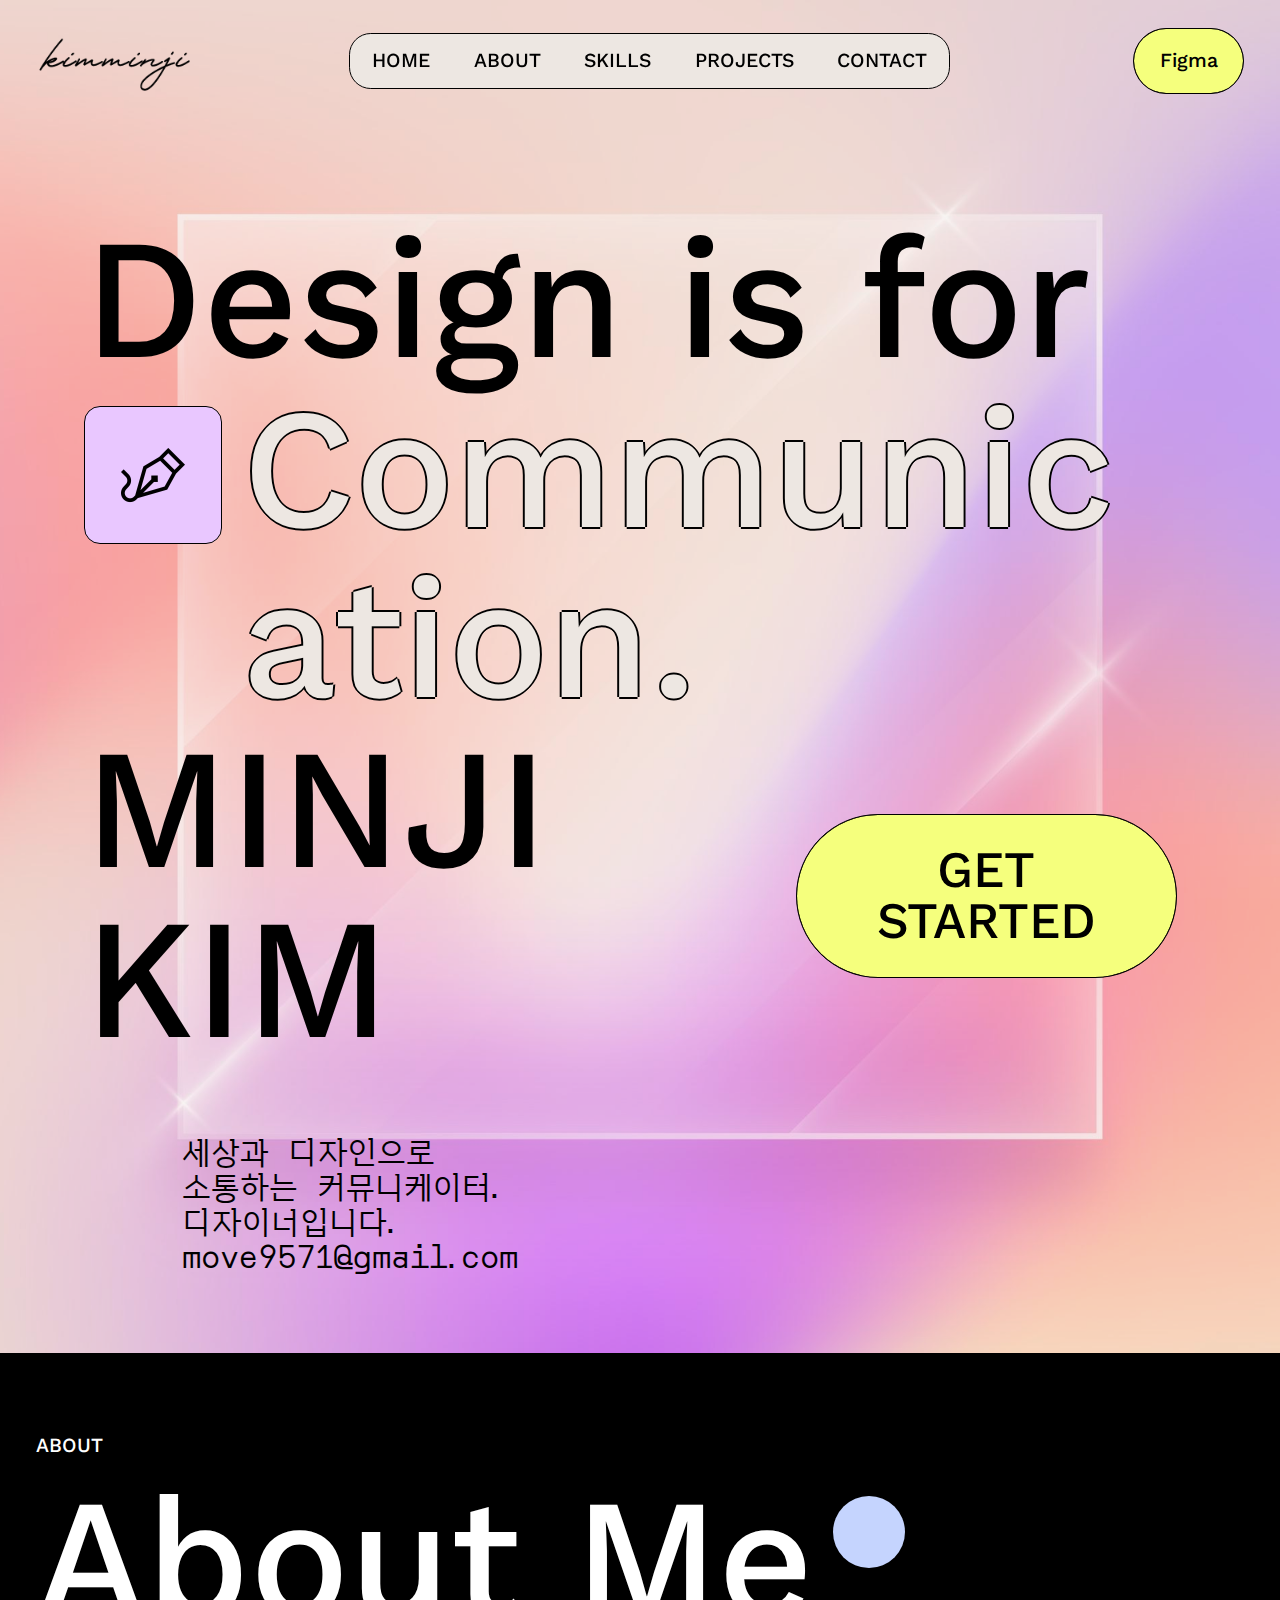
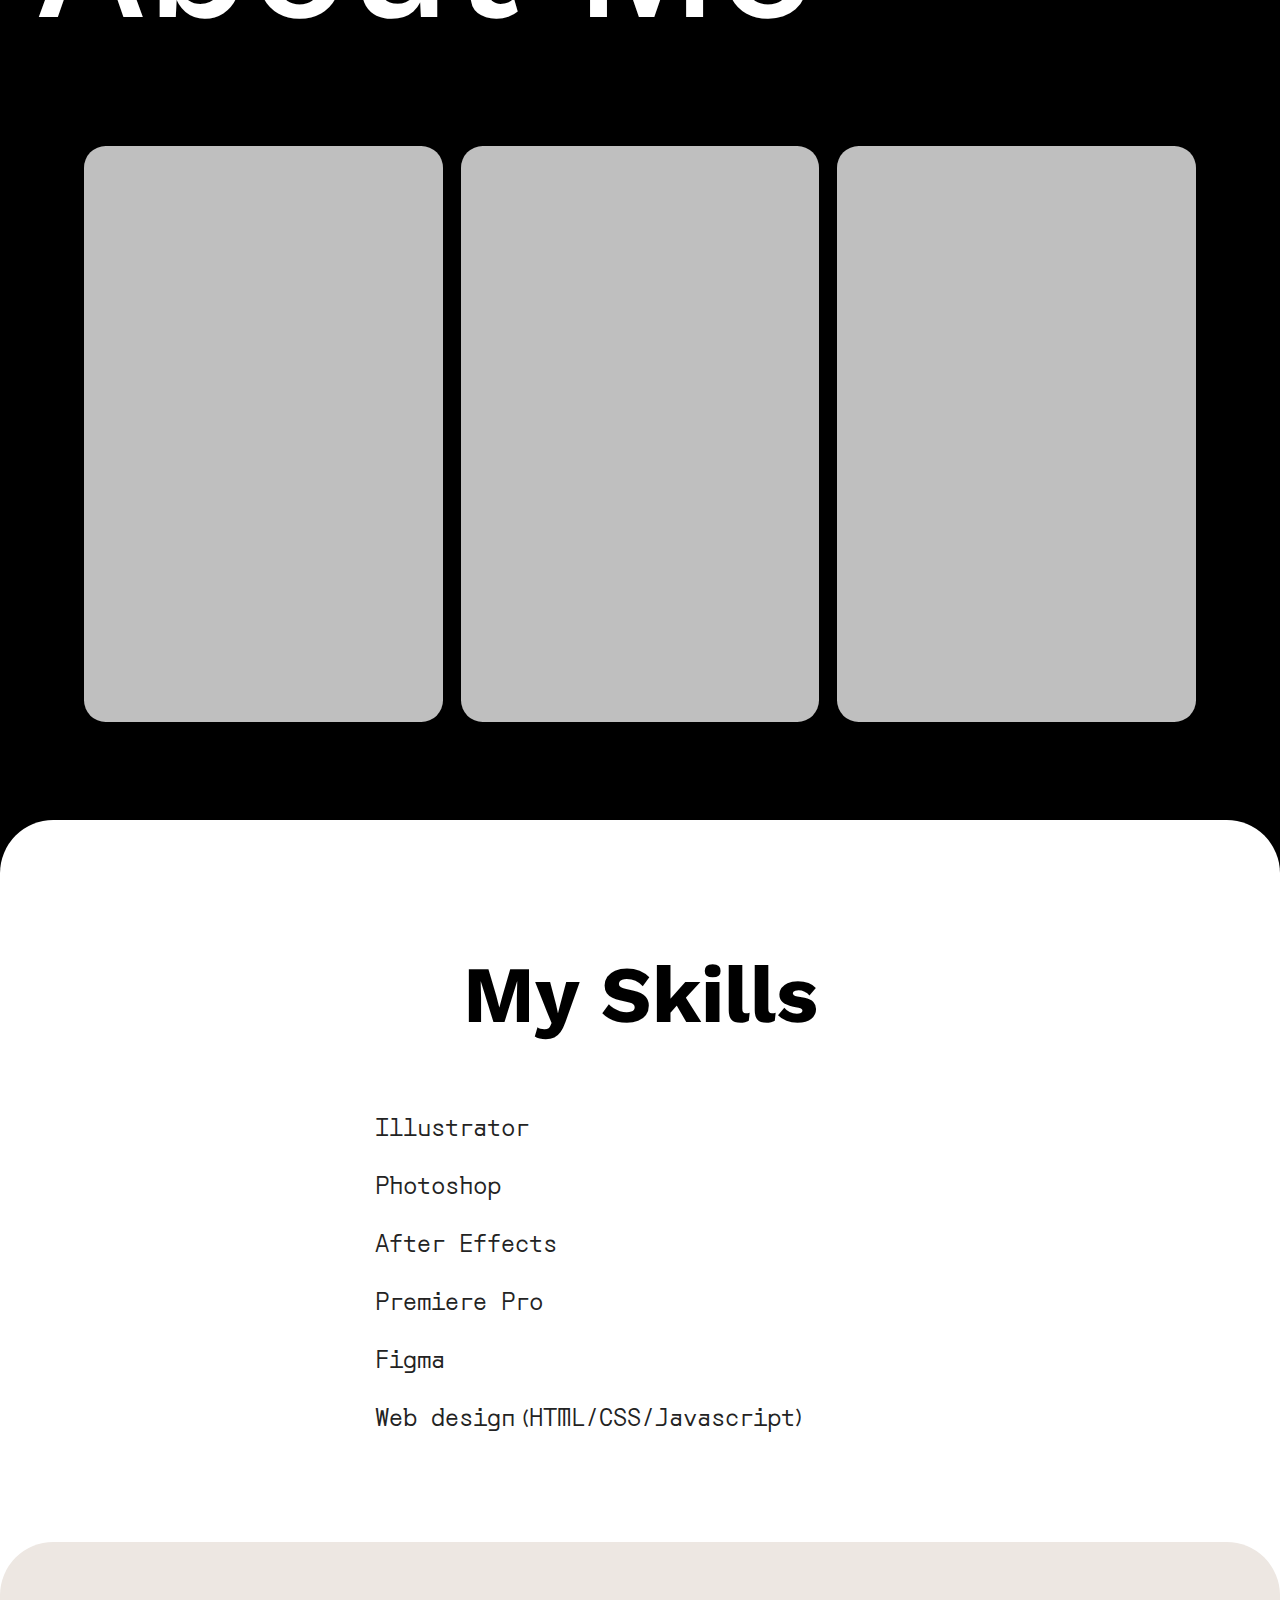
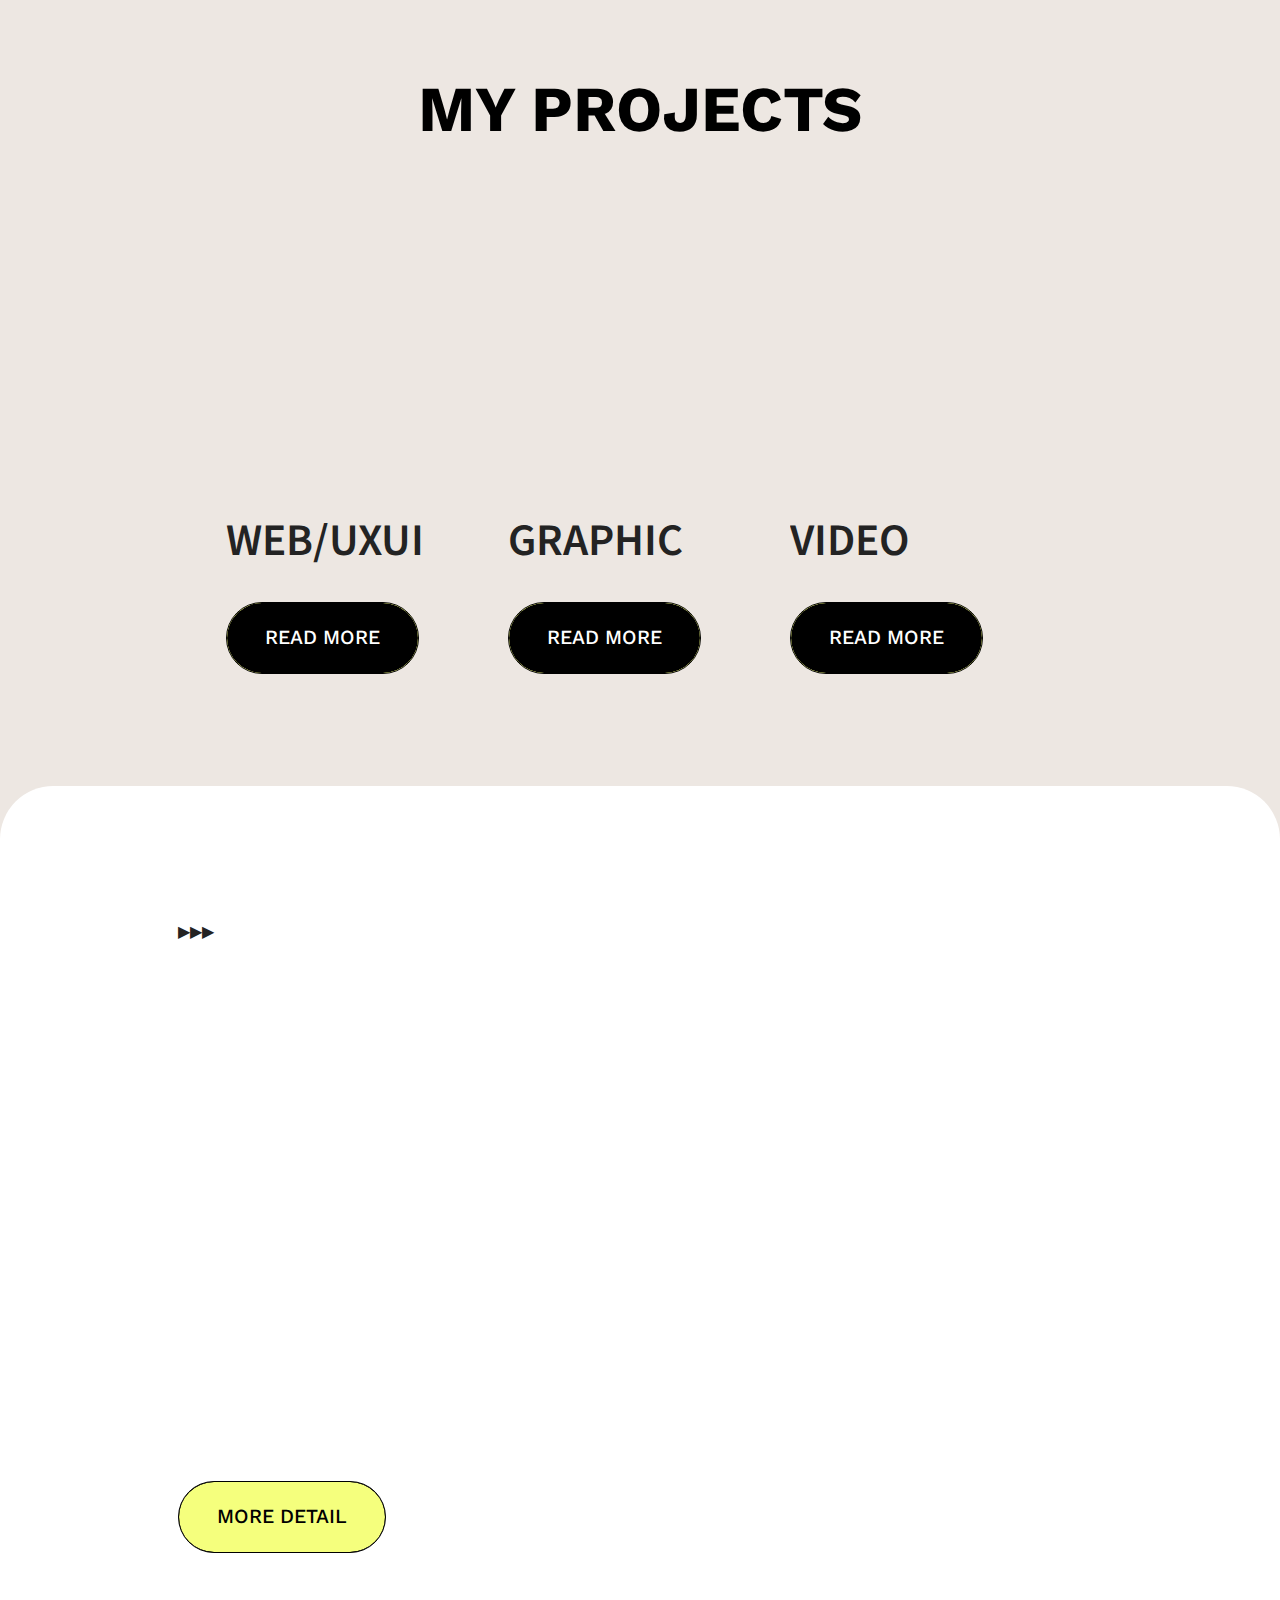
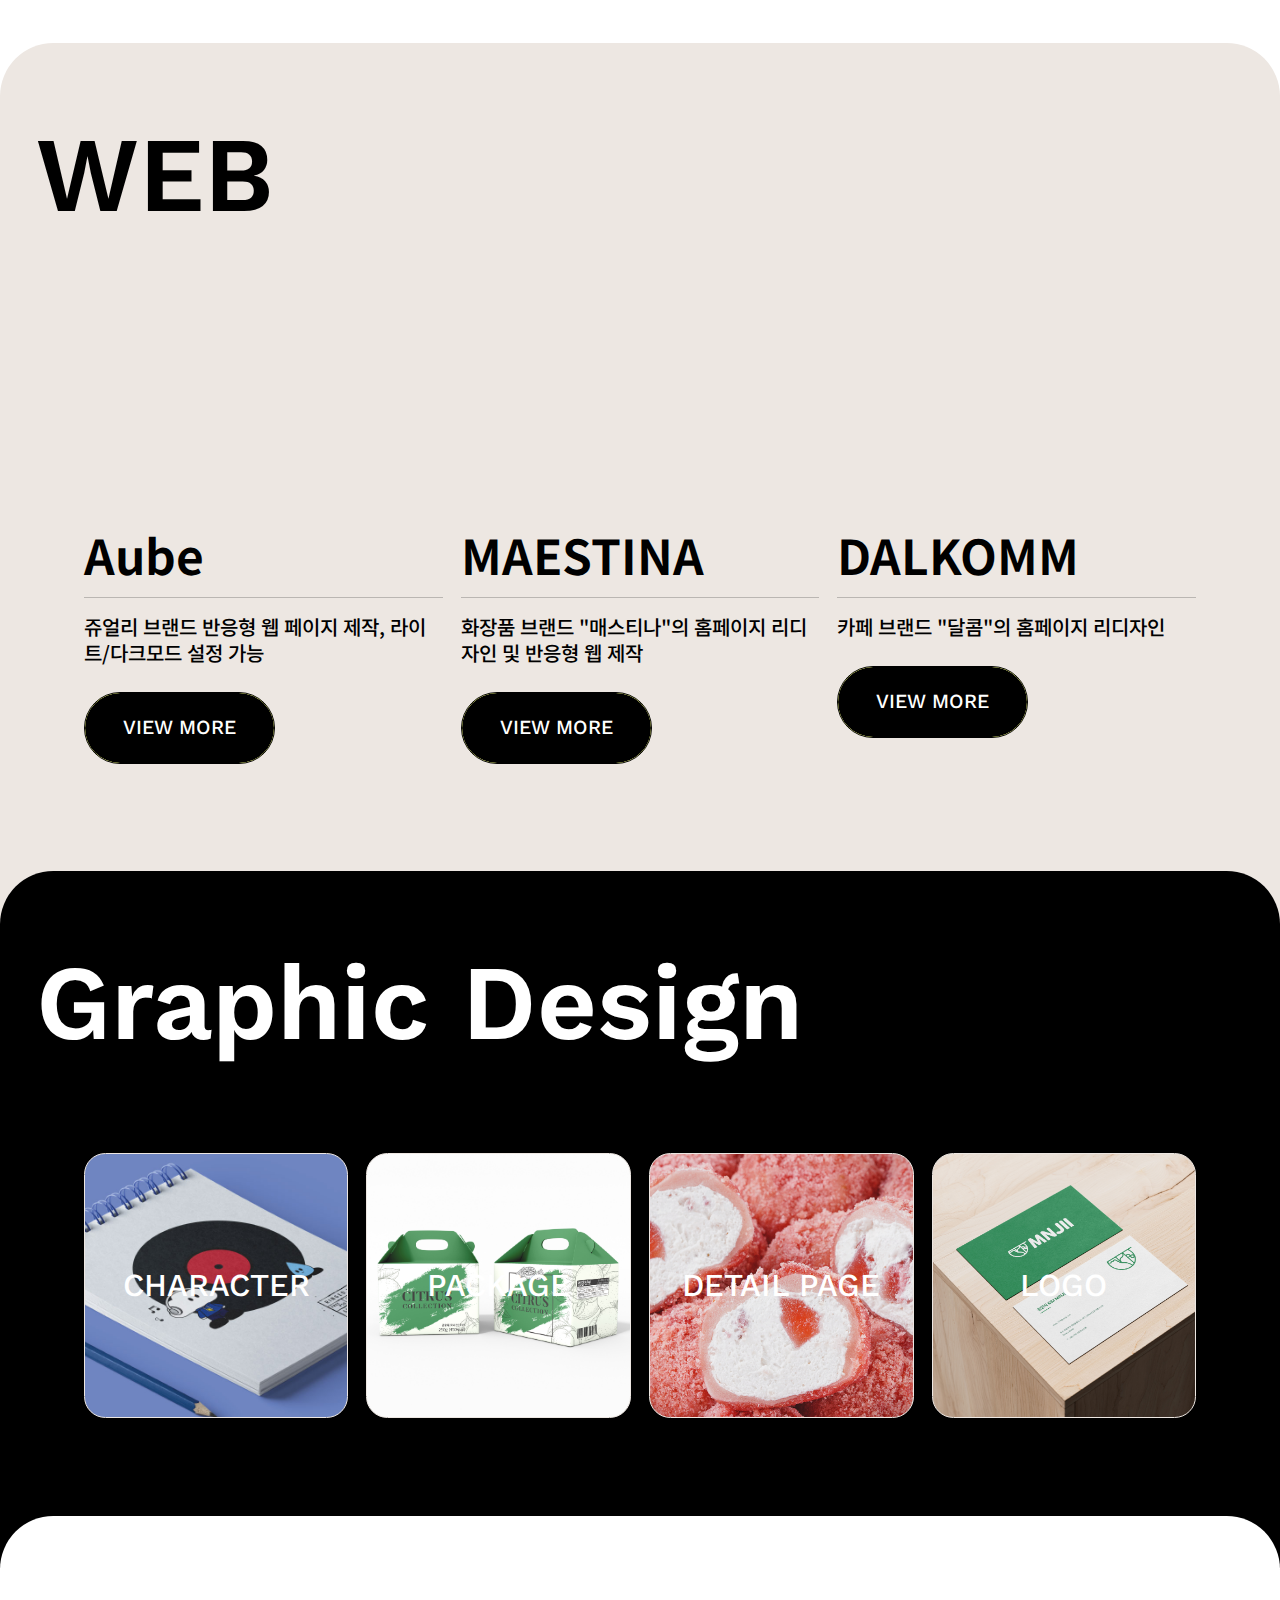
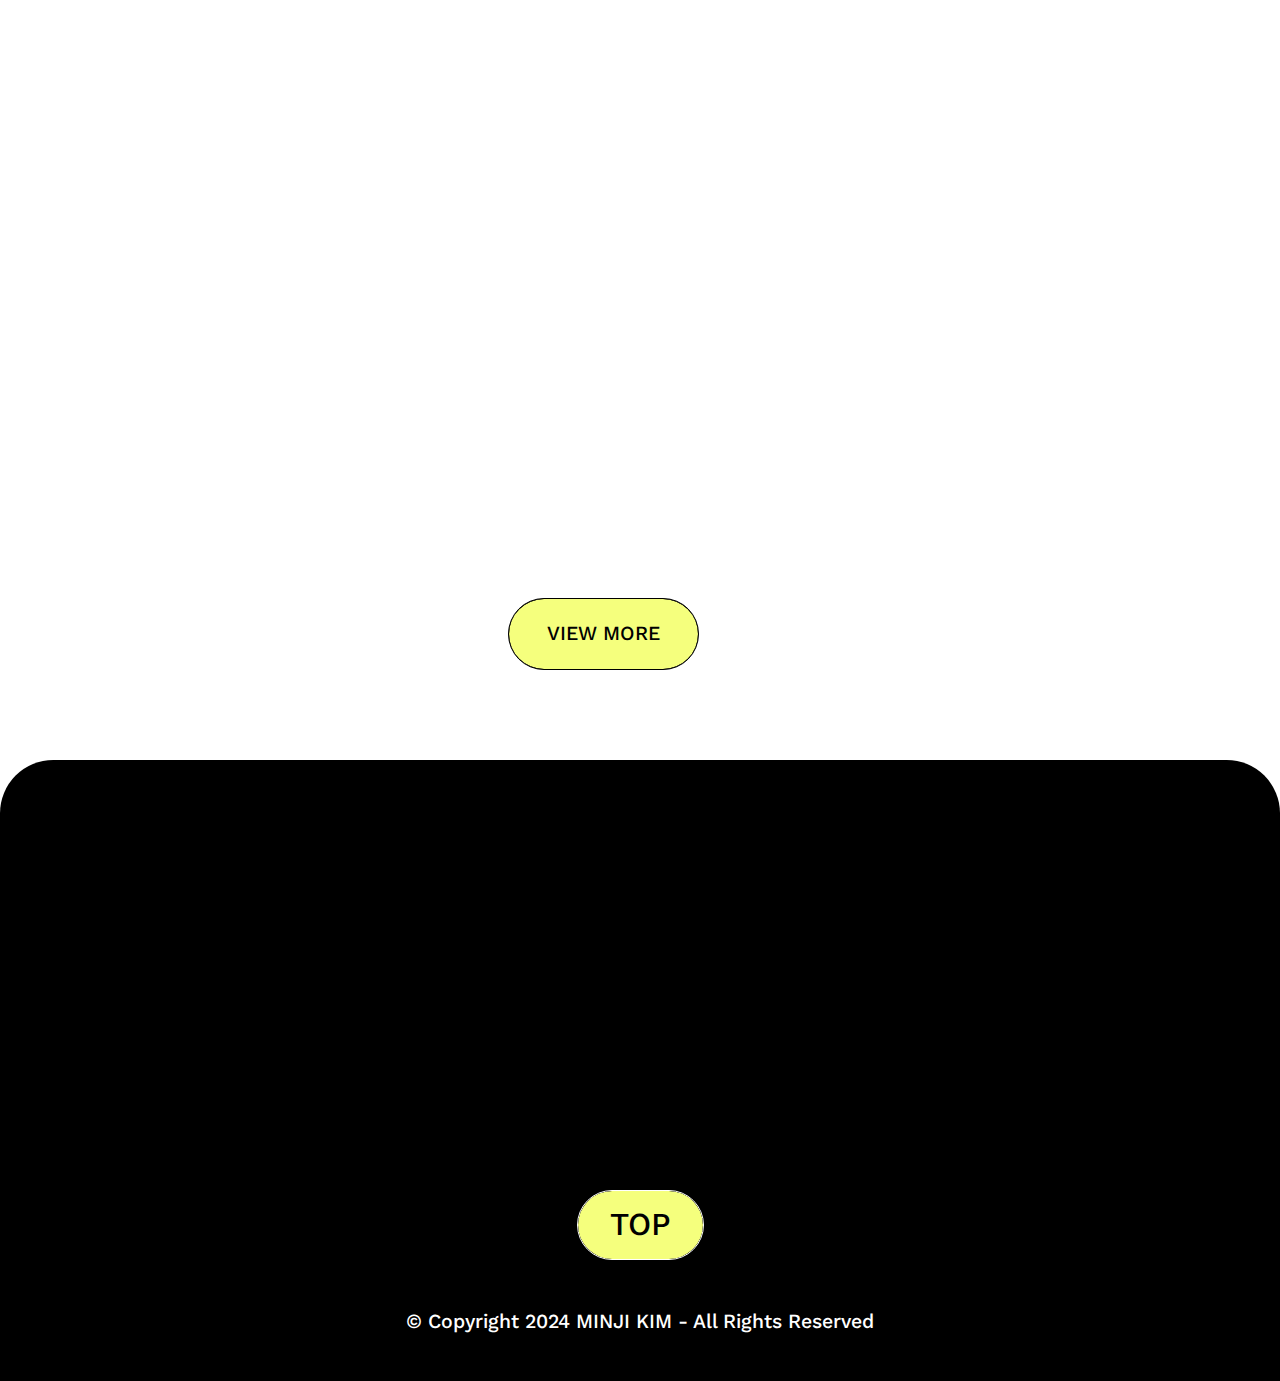
==== index.html @ cf7e3e35 "up" ====
<!DOCTYPE html>
<html>

<head>
    <meta charset="UTF-8">
    <meta http-equiv="X-UA-Compatible" content="IE=edge">
    <meta name="twitter:card" content="summary_large_image" />
    <meta name="twitter:image:src" content="">
    <meta property="og:image" content="">
    <meta name="twitter:title" content="Home">
    <meta name="viewport" content="width=device-width, initial-scale=1, minimum-scale=1">
    <link rel="shortcut icon" href="favicon.png" type="image/x-icon">
    <meta name="description" content="">


    <title>Portfolio</title>
    <link rel="stylesheet" href="assets/icon/icon.css">
    <link rel="stylesheet" href="assets/bootstrap/css/bootstrap.min.css">
    <link rel="stylesheet" href="assets/bootstrap/css/bootstrap-grid.min.css">
    <link rel="stylesheet" href="assets/bootstrap/css/bootstrap-reboot.min.css">
    <link rel="stylesheet" href="assets/dropdown/css/style.css">
    <link rel="stylesheet" href="assets/theme/css/style.css">
    <link rel="stylesheet" href="assets/bootstrap-progress-bar-animation-on-page-load/css/style.css">
    <link rel="stylesheet" href="https://cdn.jsdelivr.net/npm/@fancyapps/ui@4.0/dist/fancybox.css" />
    <link href="https://unpkg.com/aos@2.3.1/dist/aos.css" rel="stylesheet">
    <link rel="stylesheet" href="assets/theme2/css/recaptcha.css">
    <link rel="stylesheet" href="assets/theme2/css/mbr-additional.css" type="text/css">
    <link href="https://cdn.jsdelivr.net/npm/remixicon@3.5.0/fonts/remixicon.css" rel="stylesheet">
    <link rel="preload"
        href="https://fonts.googleapis.com/css?family=Kantumruy+Pro:100,200,300,400,500,600,700,100i,200i,300i,400i,500i,600i,700i&display=swap"
        as="style" onload="this.onload=null;this.rel='stylesheet'">
    <noscript>
        <link rel="stylesheet"
            href="https://fonts.googleapis.com/css?family=Kantumruy+Pro:100,200,300,400,500,600,700,100i,200i,300i,400i,500i,600i,700i&display=swap">
    </noscript>
    <link rel="preconnect" href="https://fonts.googleapis.com">
    <link rel="preconnect" href="https://fonts.gstatic.com" crossorigin>
    <link
        href="https://fonts.googleapis.com/css2?family=Noto+Sans+KR:wght@100;200;300;400;500;600;700;800;900&family=Orbit&display=swap"
        rel="stylesheet">
   


    <style>
        a[data-fancybox] img {
            cursor: zoom-in;
        }
    </style>

</head>

<body>

    <section data-bs-version="5.1" class="menu menu1 cid-tlJAZUAvfS" once="menu" id="navbar">


        <nav class="navbar navbar-dropdown navbar-fixed-top navbar-expand-lg">
            <div class="container">
                <div class="navbar-brand">
                    <span class="navbar-logo">
                        <a href="#">
                            <img src="assets/images/nametag2.png" alt=" Website Builder" style="height: 5rem;">
                        </a>
                    </span>
                </div>
                <button class="navbar-toggler" type="button" 
						data-toggle="collapse" data-bs-toggle="collapse" 
						data-target="#navbarSupportedContent" 
						
						aria-controls="navbarNavAltMarkup" 
						aria-expanded="false" 
						aria-label="Toggle navigation">
                    <div class="hamburger">
                        <span></span>
                        <span></span>
                        <span></span>
                        <span></span>
                    </div>
                </button>
                <div class="collapse navbar-collapse" id="navbarSupportedContent">
                    <ul class="navbar-nav nav-drop" data-app-modern-menu="true">
                        <li class="nav-item"><a class="nav-link link text-black display-7" href="#">
                            HOME
                        </a>
                        </li>
                        <li class="nav-item"><a class="nav-link link text-black display-7" href="#about">
                                ABOUT
                            </a>
                        </li>
                        <li class="nav-item"><a class="nav-link link text-black display-7" href="#skills">
                                SKILLS
                            </a>
                        </li>
                        <li class="nav-item"><a class="nav-link link text-black display-7" href="#PROJECTS">
                                PROJECTS
                            </a>
                        </li>
                        <li class="nav-item"><a class="nav-link link text-black display-7" href="#contact">
                                CONTACT
                            </a>
                        </li>
                    </ul>
                    <div data-aos="fade-left" data-aos-duration="2500" class="mbr-section-btn align-right custom-section-btn">
                        <a class="btn btn-primary display-7" href="https://www.figma.com/@move9571">
                            <div class="btn-transform">Figma</div>
                        </a>
                    </div>

                </div>
            </div>
        </nav>
    </section>

    <section data-bs-version="5.1" class="header1 orderm5 cid-tlJB0I2EpN" id="Header">

        <div class="mbr-overlay" style="opacity: 0.4; background-color: rgb(237, 231, 226);"></div>

        <div class="container">
            <div  class="row">
                <div  class="col-12">
                    <h1 data-aos="fade-right" data-aos-duration="600"  class="mbr-section-title mbr-fonts-style mb-0 display-1" >Design is for</h1>
                    <div class="title-container title-container-1">
                        <div class="iconfont-wrapper">
                            <span class="mbr-iconfont"><img src="assets/images/icon_illust.png"
                                    alt="" style="width: 4rem;"></span>
                        </div>
                        <h2 data-aos="fade-left" data-aos-duration="1000" class="mbr-section-subtitle-1 mbr-fonts-style mb-0 display-1">
                            Communication.</h2>
                    </div>
                    <div class="title-container title-container-2">
                        <h2 data-aos="fade-right" data-aos-duration="1000" class="mbr-section-subtitle-2 mbr-fonts-style mb-0 display-1">MINJI KIM</h2>
                        <div class="mbr-section-btn custom-section-btn"><a class="btn btn-primary display-5"
                                href="#about">
                                <div class="btn-transform">GET STARTED</div>
                            </a></div>
                    </div>
                    <p class="mbr-text mbr-fonts-style mb-0 display-6 ko_fonts">
                        세상과 디자인으로 <br> 소통하는 커뮤니케이터. <br> 디자이너입니다.
                        <br> move9571@gmail.com
                    </p>
                </div>
            </div>
        </div>
    </section>

    <section data-bs-version="5.1" class="features2 orderm5 cid-tlJBZh23bm" id="about">



        <div class="container" id="about">
            <div class="mbr-section-head">
                <p class="label-text mbr-fonts-style display-7">ABOUT&nbsp;<br></p>

                <div class="section-head-container">
                    <h4 class="mbr-section-title mbr-section-title-2 mbr-fonts-style mb-0 display-1">
                        About Me
                    </h4>
                    <div class="iconfont-wrapper">
                        <span class="mbr-iconfont"></span>
                    </div>

                </div>
            </div>

            <div class="row justify-content-center">
                <div class="item сol-12 col-md-6 col-lg-4">
                    <div  class="item-wrap">
                        <div data-aos="zoom-in" data-aos-duration="400" data class="item-content">
                            <h5 class="item-title mbr-fonts-style display-5">EDUCATION</h5>
                            <h5 class="item-title  bg-primary">▶▶▶▶▶ </h5>
                            <br>
                            <br>
                            <div class="items-container">
                                <div class="item">
                                    <img src="assets/icon/right.png" class="my-2 me-2" style="width: 24px; height: 24px;" alt="">
                                    <p class="mbr-text mbr-fonts-style mb-0 display-8">
                                        23.08 ~ 24.01
                                        <br> 센텀직업전문학교 광고영상콘텐츠반 수료
                                    </p>
                                    <br>
                                    <p class="mbr-text mbr-fonts-style mb-0 display-8">
                                        
                                    </p>
                                </div>
                                <div class="item">
                                    <img src="assets/icon/right.png" class="my-2 me-2" style="width: 24px; height: 24px;" alt="">
                                    <p class="mbr-text mbr-fonts-style mb-0 display-8 mt-8">
                                        22.02
                                        <br>
                                        경희대학교 사회학과 졸업
                                    </p>
                                </div>
                                <div class="item">
                                    <img src="assets/icon/right.png" class="my-2 me-2" style="width: 24px; height: 24px;" alt="">
                                    <p class="mbr-text mbr-fonts-style mb-0 display-8">
                                        17.02
                                        <br>
                                        장덕고등학교 졸업
                                    </p>
                                </div>
                            </div>
                        </div>
                    </div>
                </div>

                <div class="item сol-12 col-md-6 col-lg-4">
                    <div class="item-wrap">
                        <div data-aos="zoom-in" data-aos-duration="600" class="item-content">
                            <h5 class="item-title mbr-fonts-style display-5">EXPERIENCE</h5>
                            <h5 class="item-title  bg-warning">▶▶▶▶▶ </h5>
                            <br>
                            <br>
                            <div class="items-container">
                                <div class="item">
                                    <img src="assets/icon/right.png" class="my-2 me-2" style="width: 24px; height: 24px;" alt="">
                                    <p class="mbr-text mbr-fonts-style mb-0 display-8">
                                        22.06 ~ 22.11
                                        <br> 모비데이즈 인턴 데이터마케팅팀
                                    </p>
                                </div>
                                <div class="item">
                                    <img src="assets/icon/right.png" class="my-2 me-2" style="width: 24px; height: 24px;" alt="">
                                    <p class="mbr-text mbr-fonts-style mb-0 display-8">
                                        19.12 ~ 20.02
                                        <br>
                                        지움홀딩스 현장실습 디지털 마케팅 업무
                                    </p>
                                </div>
                                <div class="item">
                                    <img src="assets/icon/right.png" class="my-2 me-2" style="width: 24px; height: 24px;" alt="">
                                    <p class="mbr-text mbr-fonts-style mb-0 display-8">
                                        17.09 ~ 12
                                        <br>
                                        서울시 봉사활동 프로젝트 '동행' 청소년 학습지도
                                    </p>
                                </div>
                            </div>
                        </div>
                    </div>
                </div>
                <div class="item сol-12 col-md-6 col-lg-4">
                    <div class="item-wrap">
                        <div data-aos="zoom-in" data-aos-duration="900" class="item-content">
                            <h5 class="item-title mbr-fonts-style display-5">CERTIFICATION</h5>
                            <h5 class="item-title  bg-success">▶▶▶▶▶ </h5>
                            <br>
                            <br>
                            <div class="items-container">
                                <div class="item">
                                    <img src="assets/icon/right.png" class="my-2 me-2" style="width: 24px; height: 24px;" alt="">
                                    <p class="mbr-text mbr-fonts-style mb-0 display-8">
                                        23.12 컴퓨터그래픽스 운용기능사
                                    </p>
                                </div>
                                <div class="item">
                                    <img src="assets/icon/right.png" class="my-2 me-2" style="width: 24px; height: 24px;" alt="">
                                    <p class="mbr-text mbr-fonts-style mb-0 display-8">
                                        23.10 GTQ포토샵1급
                                    </p>
                                </div>
                                <div class="item">
                                    <img src="assets/icon/right.png" class="my-2 me-2" style="width: 24px; height: 24px;" alt="">
                                    <p class="mbr-text mbr-fonts-style mb-0 display-8">
                                        23.10 GTQ일러스트 1급
                                    </p>
                                </div>
                                <div class="item">
                                    <img src="assets/icon/right.png" class="my-2 me-2" style="width: 24px; height: 24px;" alt="">
                                    <p class="mbr-text mbr-fonts-style mb-0 display-8">
                                        21.06 사회조사분석사2급
                                    </p>
                                </div>
                                <div class="item">
                                    <img src="assets/icon/right.png" class="my-2 me-2" style="width: 24px; height: 24px;" alt="">
                                    <p class="mbr-text mbr-fonts-style mb-0 display-8">
                                        21.04 컴퓨터활용능력2급
                                    </p>
                                </div>
                            </div>
                        </div>
                    </div>
                </div>




            </div>
        </div>
    </section>

    <section data-bs-version="5.1" class="article2 orderm5 cid-tlJDdPOFyU" id="skills">

        <div class="second-bg-color"></div>
        <div class="container">
            <div class="row justify-content-center">
                <div class="col-md-12 col-lg-8">
                    <h3 class="mbr-section-title mbr-fonts-style display-9"><strong>My Skills</strong></h3>
                    <div class="row">
                        <div  class="col-md-10">
                            <h4>Illustrator</h4>
                            <div data-aos="zoom-in"
                            data-aos-duration="300" class="progress">
                                <div class="progress-bar" role="progressbar" aria-valuenow="95" aria-valuemin="0"
                                    aria-valuemax="100">95%</div>
                            </div>
                            <h4>Photoshop</h4>
                            <div data-aos="zoom-in"
                            data-aos-duration="300" class="progress">
                                <div class="progress-bar" role="progressbar" aria-valuenow="95" aria-valuemin="0"
                                    aria-valuemax="100">95%</div>
                            </div>
                            <h4>After Effects</h4>
                            <div data-aos="zoom-in"
                            data-aos-duration="300" class="progress">
                                <div class="progress-bar" role="progressbar" aria-valuenow="85" aria-valuemin="0"
                                    aria-valuemax="100">85%</div>
                            </div>
                            <h4>Premiere Pro</h4>
                            <div data-aos="zoom-in"
                            data-aos-duration="300" class="progress">
                                <div class="progress-bar" role="progressbar" aria-valuenow="80" aria-valuemin="0"
                                    aria-valuemax="100">80%</div>
                            </div>
                            <h4>Figma</h4>
                            <div data-aos="zoom-in"
                            data-aos-duration="300" class="progress">
                                <div class="progress-bar" role="progressbar" aria-valuenow="77" aria-valuemin="0"
                                    aria-valuemax="100">77%</div>
                            </div>
                            <h4>Web design(HTML/CSS/Javascript)</h4>
                            <div data-aos="zoom-in"
                            data-aos-duration="300" class="progress">
                                <div class="progress-bar" role="progressbar" aria-valuenow="75" aria-valuemin="0"
                                    aria-valuemax="100">75%</div>
                            </div>
                        </div>
                    </div>
                    </div>
                </div>
            </div>
        </div>
    </section>

    <section data-bs-version="5.1" class="article1 orderm5 cid-tlJDubfhQe" id="PROJECTS" >

        <div class="second-bg-color"></div>
        <div class="container">
            <div class="row justify-content-center">
                <div class="col-md-12 col-lg-10">
                    <h4 class="mbr-section-subtitle mbr-fonts-style display-10"><strong>MY PROJECTS</strong></h4>
                    <div class="row justify-content-center">
                        <div class="item features-image сol-12 col-md-6 col-lg-4">
                            <div class="item-wrapper">
                                <div data-aos="zoom-in" class="item-img project-img">
                                    <img src="assets/images/project1.jpg" alt="image" >
                                </div>
                                <div class="item-content">
                                    <h5 class="item-title mbr-fonts-style mb-0 display-11">
                                        WEB/UXUI
                                    </h5>
                                    
                                    <div class="mbr-section-btn custom-section-btn">
                                        <a class="btn btn-black display-7 project-btn" href="#UXUI" >
                                            <div class="btn-transform ">READ MORE</div>
                                        </a>
                                    </div>
                                </div>
                            </div>
                        </div>
        
                        <div class="item features-image сol-12 col-md-6 col-lg-4">
                            <div class="item-wrapper">
                                <div data-aos="zoom-in"  class="item-img project-img">
                                    <img src="assets/images/project2.jpg" alt="image" class="project img">
                                </div>
                                <div class="item-content">
                                    <h5 class="item-title mbr-fonts-style mb-0 display-11">
                                        GRAPHIC
                                    </h5>
                                    
                                    <div class="mbr-section-btn custom-section-btn">
                                        <a class="btn btn-black display-7 project-btn" href="#graphic">
                                            <div class="btn-transform">READ MORE</div>
                                        </a>
                                    </div>
                                </div>
                            </div>
                        </div>
                        <div class="item features-image сol-12 col-md-6 col-lg-4">
                            <div class="item-wrapper">
                                <div data-aos="zoom-in"  class="item-img project-img">
                                    <img src="assets/images/project3.jpg" alt="image" class="project img">
                                </div>
                                <div class="item-content">
                                    <h5 class="item-title mbr-fonts-style mb-0 display-11">
                                        VIDEO
                                    </h5>
                                    
                                    <div class="mbr-section-btn custom-section-btn">
                                        <a class="btn btn-black display-7" href="#video">
                                            <div class="btn-transform">READ MORE</div>
                                        </a>
                                    </div>
                                </div>
                            </div>
                        </div>
                    </div>
                </div>
            </div>
        </div>
    </section>

    <section data-bs-version="5.1" class="features1 orderm5 cid-tlJDCyP53m" id="UXUI">

        <div class="second-bg-color"></div>
        <div class="container">
            <div class="row justify-content-center align-items-end">
                <div class="col-12 col-lg-5 col-text">
                    <div class="text-wrapper">
                        <div class="iconfont-wrapper">
                            <span class="mbr-iconfont"></span>
                        </div>
                        <p class="line-block pb-2">▶▶▶</p>
                        <h1 data-aos="fade-rignt" class="mbr-section-title mbr-fonts-style mb-0 display-2">UX/UI Design</h1>
                        <p data-aos="fade-right" class="mbr-text mbr-fonts-style mb-0 display-8">
                            Figma를 활용하여 디저트 전문점 '디저트39' 앱 리디자인을 진행하였습니다. <br>
                            메인 컬러 변경 후 변경될 앱 디자인에 맞는 로고를 일러스트에 맞게 제작하고,
                            이를 바탕으로 앱 전체적인 디자인 변경 및 좀 더 직관적인 메뉴 구성으로 재구성하였습니다.
                        </p>
                        <div class="mbr-section-btn custom-section-btn">
                            <a class="btn btn-primary display-7"
                                href="https://www.figma.com/community/file/1326078139206382714/ux-ui-design-dessert-39-app-redesign">
                                <div class="btn-transform">MORE DETAIL</div>
                            </a>
                        </div>
                    </div>
                </div>
                <div class="col-12 col-lg-5 col-img">
                    <div data-aos="fade-up-left" data-aos-duration="1000" class="image-wrapper">
                        <img src="assets/images/UXUI2.jpg" alt="UX/UI Design">
                    </div>
                </div>
            </div>
        </div>
    </section>

    <section data-bs-version="5.1" class="gallery2 orderm5 cid-tlJHmdXB45" id="web">

        <div class="second-bg-color"></div>
        <div class="container">
            <div class="mbr-section-head">
                <h4 class="mbr-section-title mbr-fonts-style mb-0 display-2">WEB&nbsp;</h4>
            </div>

            <div class="row justify-content-center">
                <div class="item features-image сol-12 col-md-6 col-lg-4">
                    <div class="item-wrapper">
                        <div data-aos="zoom-in" class="item-img web-img">
                            <img src="assets/images/web1-3.png" alt="image">
                        </div>
                        <div class="item-content">
                            
                            <h5 class="item-title mbr-fonts-style mb-0 display-12">
                                Aube
                            </h5>
                            <hr>
                            <!-- <p class="line-block py-1 mbr-fonts-style mb-2">▶▶▶</p> -->
                            <p class="mbr-text mbr-fonts-style mb-2 display-8">
                                쥬얼리 브랜드 반응형 웹 페이지 제작,
                                라이트/다크모드 설정 가능
                            </p>
                            <div class="mbr-section-btn custom-section-btn">
                                <a class="btn btn-black display-7" href="assets/web/project02/index.html">
                                    <div class="btn-transform">VIEW MORE</div>
                                </a>
                            </div>
                        </div>
                    </div>
                </div>

                <div class="item features-image сol-12 col-md-6 col-lg-4">
                    <div class="item-wrapper">
                        <div data-aos="zoom-in" class="item-img web-img">
                            <img src="assets/images/web2-3.png" alt="image">
                        </div>
                        <div class="item-content">
                            <h5 class="item-title mbr-fonts-style mb-0 display-12">
                                MAESTINA
                            </h5>
                            <hr>
                            <!-- <p class="line-block py-1 mbr-fonts-style mb-2">▶▶▶</p> -->
                            <p class="mbr-text mbr-fonts-style mb-2 display-8">
                                화장품 브랜드 "매스티나"의 홈페이지 리디자인 및 반응형 웹 제작
                            </p>
                            <div class="mbr-section-btn custom-section-btn">
                                <a class="btn btn-black display-7" href="assets/web/project01/index.html">
                                    <div class="btn-transform">VIEW MORE</div>
                                </a>
                            </div>
                        </div>
                    </div>
                </div>
                <div class="item features-image сol-12 col-md-6 col-lg-4">
                    <div class="item-wrapper">
                        <div data-aos="zoom-in" class="item-img web-img">
                            <img src="assets/images/web3-3.png" alt="image">
                        </div>
                        <div class="item-content">
                            <h5 class="item-title mbr-fonts-style mb-0 display-12">
                                DALKOMM
                            </h5>
                            <hr>
                            <!-- <p class="mbr-fonts-style mb-2 line-block py-1">▶▶▶</p> -->
                            <p class="mbr-text mbr-fonts-style mb-2 display-8">
                                카페 브랜드 "달콤"의 홈페이지 리디자인
                            </p>
                            <div class="mbr-section-btn custom-section-btn">
                                <a class="btn btn-black display-7" href="assets/web/project03/index.html">
                                    <div class="btn-transform">VIEW MORE</div>
                                </a>
                            </div>
                        </div>
                    </div>
                </div>

            </div>
        </div>
    </section>

    <section data-bs-version="5.1" class="people2 orderm5 cid-tlJEgMB9Wc" id="graphic">

        <div class="second-bg-color"></div>
        <div class="container">
            <div class="mbr-section-head">
                <h3 class="mbr-section-title mbr-fonts-style mb-0 display-2">Graphic Design</h3>

            </div>
            <div class="row align-items-stretch justify-content-center">

                <div class="col-12 col-md-6 col-lg-3 card">
                    <div  class="card-wrap">
                        <div data-aos="zoom-in" data-aos-duration="1200" class="card-overlay"></div>
                        <h5 class="card-title mbr-fonts-style align-center mb-0 display-4">
                            <a href="assets/images/character1-2.jpg" data-fancybox="gallery-a"
                                data-caption="Character Design - 날씨 모티브 캐릭터">CHARACTER</a>
                            <a href="assets/images/banner1-2.jpg" data-fancybox="gallery-a"
                                data-caption="Web Banner Design - 문화포털 웹배너"></a>
                            <a href="assets/images/banner2-2.jpg" data-fancybox="gallery-a"
                                data-caption="Web Banner Design - 신년맞이 할인배너"></a>
                            <a href="assets/images/Card1-2.jpg" data-fancybox="gallery-a"
                                data-caption="Card News Design - 2024년 디자인 트렌드"></a>
                        </h5>
                    </div>
                </div>
                <div class="col-12 col-md-6 col-lg-3 card">
                    <div class="card-wrap">
                        <div  data-aos="zoom-in" data-aos-duration="1000" class="card-overlay"></div>
                        <h5 class="card-title mbr-fonts-style align-center mb-0 display-4">
                            <a href="assets/images/package1-2.jpg" data-fancybox="gallery-a"
                                data-caption="Package Design - 오렌지청 박스 디자인">PACKAGE</a>
                            <a href="assets/images/package2-2.jpg" data-fancybox="gallery-a"
                                data-caption="Package Design - 과일청 박스 디자인"></a>
                        </h5>
                    </div>
                </div>
                <div class="col-12 col-md-6 col-lg-3 card">
                    <div class="card-wrap">
                        <div  data-aos="zoom-in" data-aos-duration="800" class="card-overlay"></div>
                        <h5 class="card-title mbr-fonts-style align-center mb-0 display-4">
                            <a href="assets/images/detail1-2.jpg" data-fancybox="gallery-a"
                                data-caption="Detail Page - 크림찹쌀떡 상세페이지">DETAIL PAGE</a>
                            <a href="assets/images/reflet1-2.jpg" data-fancybox="gallery-a"
                                data-caption="Reflet Design - 가상의 인테리어 업체 'IDesign' 홍보 리플렛"></a>
                            <a href="assets/images/reflet1-3.jpg" data-fancybox="gallery-a"
                                data-caption="Reflet Design - 가상의 인테리어 업체 'IDesign' 홍보 리플렛"></a>
                        </h5>
                    </div>
                </div>
                <div class="col-12 col-md-6 col-lg-3 card">
                    <div class="card-wrap">
                        <div  data-aos="zoom-in" data-aos-duration="600" class="card-overlay"></div>
                        <h5 class="card-title mbr-fonts-style align-center mb-0 display-4">
                            <a href="assets/images/logo1-2.jpg" data-fancybox="gallery-a"
                                data-caption="로고/명함 디자인 - MNJII">LOGO</a>
                            <a href="assets/images/poster1-2.jpg" data-fancybox="gallery-a"
                                data-caption="Poster 디자인 - 서울 빛초롱 축제 포스터 디자인"></a>
                        </h5>
                    </div>
                </div>
            </div>
        </div>
    </section>

    <section data-bs-version="5.1" class="features1 orderm5 cid-tlJGoTOZ4V" id="video">

        <div class="second-bg-color"></div>
        <div class="container">
            <div class="row justify-content-center align-items-end">
                <div class="col-12 col-lg-7 col-text">
                    <div class="text-wrapper">
                        <h1 data-aos="fade-down-left" class="mbr-section-title mbr-fonts-style mb-0 display-2">VIDEOGRAPHY</h1>
                        <p data-aos="fade-left" class="mbr-text mbr-fonts-style mb-0 display-13">
                            Adobe Premiere Pro, 
                            After Effects를 활용한 영상 제작
                        </p>
                        <p data-aos="fade-left" class="mbr-text mbr-fonts-style mb-0 display-8">
                            가을의 풍경과 힐링을 주제로 한 제주 홍보 영상,
                            화장품 브랜드 Dr.G의 제품 홍보 영상,
                            패션을 주제로 한 슬라이드쇼, 자기소개를 담은 타이포그래피 등을 제작하였습니다.
                        </p>
                        <div class="mbr-section-btn custom-section-btn">
                            <a class="btn btn-primary display-7" href="https://youtu.be/CLAg1V7HaH0"  data-fancybox="gallery-c">
                                <div class="btn-transform">VIEW MORE</div>
                            </a>
                            <a class="" href="https://youtu.be/ZnaUlSJ6eW0"  data-fancybox="gallery-c"></a>
                            <a class="" href="https://youtu.be/_Rv-QOinN-E"  data-fancybox="gallery-c"></a>
                            <a class="" href="https://youtu.be/91T5-pgJlbk"  data-fancybox="gallery-c"></a>
                        </div>
                    </div>
                </div>
                <div class="col-12 col-lg-4 col-img">
                    <div data-aos="zoom-in" class="image-wrapper">
                        <a class="" href="https://youtu.be/CLAg1V7HaH0"  data-fancybox="gallery-b">
                            <img src="assets/images/video4-2.png" alt="image">
                        </a>
                        <a class="" href="https://youtu.be/ZnaUlSJ6eW0"  data-fancybox="gallery-b"></a>
                            <a class="" href="https://youtu.be/_Rv-QOinN-E"  data-fancybox="gallery-b"></a>
                            <a class="" href="https://youtu.be/91T5-pgJlbk"  data-fancybox="gallery-b"></a>
                    </div>
                </div>
            </div>
        </div>
    </section>

    <section data-bs-version="5.1" class="features3 orderm5 cid-tlJGZZ4GDX" id="contact">

        <div class="second-bg-color"></div>
        <div class="container">
            <div class="row justify-content-end">
                <div class="col-12 col-lg-12">
                    <div class="text-wrapper">
                        <h1 data-aos="fade-left"
                        data-aos-duration="500"  class="mbr-section-title align-right mbr-fonts-style mb-5 display-2">CONTACT</h1>
                        <p data-aos="fade-up" data-aos-duration="1000" class="mbr-text mb-5 mbr-fonts-style text-nowrap display-14">
                            · Phone : 010 2810 2455 <br>
                            · Email : move9571@gmail.com
                        </p>
                        <div class="mbr-section-btn custom-section-btn">
                                <a class="btn btn-primary display-4"
                                href="#">
                                <div class="btn-transform">TOP</div>
                            </a></div>
                    </div>
                </div>
            </div>
        </div>
    </section>

    <section data-bs-version="5.1" class="footer2 orderm5 cid-tlJGcBnQPN" once="footers" id="footer">

        <div class="container">
            <div class="media-container-row align-center">
                <div class="col-12">
                    
                    <br>
                    <p class="mbr-text mb-3 mbr-fonts-style align-center display-7">
                        © Copyright 2024 MINJI KIM - All Rights Reserved
                    </p>
                </div>
            </div>
        </div>
    </section>


    <script src="assets/bootstrap/js/bootstrap.bundle.min.js"></script>
    <script src="assets/smoothscroll/smooth-scroll.js"></script>
    <script src="assets/ytplayer/index.js"></script>
    <script src="assets/dropdown/js/navbar-dropdown.js"></script>
    <script src="assets/playervimeo/vimeo_player.js"></script>
    <script src="assets/mbr-switch-arrow/mbr-switch-arrow.js"></script>
    <script src="assets/theme/js/script.js"></script>
    
    <script src="https://cdn.jsdelivr.net/npm/@fancyapps/ui@4.0/dist/fancybox.umd.js"></script>
    <script src='https://cdnjs.cloudflare.com/ajax/libs/jquery/3.1.0/jquery.min.js'></script>
    <script src='https://maxcdn.bootstrapcdn.com/bootstrap/4.0.0-alpha.6/js/bootstrap.min.js'></script>
    <script src="assets/bootstrap-progress-bar-animation-on-page-load/js/script.js"></script>
	<script src="assets/dropdown/js/formiod.min.js"></script>
    <script src="https://unpkg.com/aos@2.3.1/dist/aos.js"></script>
    <script>
        AOS.init();
      </script>

</body>

</html>
---- assets/dropdown/css/style.css ----
@font-face {
  font-family: 'Pretendard-Regular';
  src: url('https://cdn.jsdelivr.net/gh/Project-Noonnu/noonfonts_2107@1.1/Pretendard-Regular.woff') format('woff');
  font-weight: 600;
} 

@import url('https://fonts.googleapis.com/css2?family=Orbit&display=swap');



.ko_fonts{
  font-family: 'Orbit', sans-serif;
}



.navbar-dropdown {
    left: 0;
    padding: 0;
    position: absolute;
    right: 0;
    top: 0;
    transition: all 0.45s ease;
    z-index: 1030;
    background: #282828; }
    .navbar-dropdown .navbar-logo {
      margin-right: 0.8rem;
      transition: margin 0.3s ease-in-out;
      vertical-align: middle; }
      .navbar-dropdown .navbar-logo img {
        height: 3.125rem;
        transition: all 0.3s ease-in-out; }
      .navbar-dropdown .navbar-logo.mbr-iconfont {
        font-size: 3.125rem;
        line-height: 3.125rem; }
    .navbar-dropdown .navbar-caption {
      font-weight: 700;
      white-space: normal;
      vertical-align: -4px;
      line-height: 3.125rem !important; }
      .navbar-dropdown .navbar-caption, .navbar-dropdown .navbar-caption:hover {
        color: inherit;
        text-decoration: none; }
    .navbar-dropdown .mbr-iconfont + .navbar-caption {
      vertical-align: -1px; }
    .navbar-dropdown.navbar-fixed-top {
      position: fixed; }
    .navbar-dropdown .navbar-brand span {
      vertical-align: -4px; }
    .navbar-dropdown.bg-color.transparent {
      background: none; }
    .navbar-dropdown.navbar-short .navbar-brand {
      padding: 0.625rem 0; }
      .navbar-dropdown.navbar-short .navbar-brand span {
        vertical-align: -1px; }
    .navbar-dropdown.navbar-short .navbar-caption {
      line-height: 2.375rem !important;
      vertical-align: -2px; }
    .navbar-dropdown.navbar-short .navbar-logo {
      margin-right: 0.5rem; }
      .navbar-dropdown.navbar-short .navbar-logo img {
        height: 2.375rem; }
      .navbar-dropdown.navbar-short .navbar-logo.mbr-iconfont {
        font-size: 2.375rem;
        line-height: 2.375rem; }
    .navbar-dropdown.navbar-short .mbr-table-cell {
      height: 3.625rem; }
    .navbar-dropdown .navbar-close {
      left: 0.6875rem;
      position: fixed;
      top: 0.75rem;
      z-index: 1000; }
    .navbar-dropdown .hamburger-icon {
      content: "";
      display: inline-block;
      vertical-align: middle;
      width: 16px;
      -webkit-box-shadow: 0 -6px 0 1px #282828,0 0 0 1px #282828,0 6px 0 1px #282828;
      -moz-box-shadow: 0 -6px 0 1px #282828,0 0 0 1px #282828,0 6px 0 1px #282828;
      box-shadow: 0 -6px 0 1px #282828,0 0 0 1px #282828,0 6px 0 1px #282828; }
  
  .dropdown-menu .dropdown-toggle[data-toggle="dropdown-submenu"]::after {
    border-bottom: 0.35em solid transparent;
    border-left: 0.35em solid;
    border-right: 0;
    border-top: 0.35em solid transparent;
    margin-left: 0.3rem; }
  
  .dropdown-menu .dropdown-item:focus {
    outline: 0; }
  
  .nav-dropdown {
    font-size: 0.75rem;
    font-weight: 500;
    height: auto !important; }
    .nav-dropdown .nav-btn {
      padding-left: 1rem; }
    .nav-dropdown .link {
      margin: .667em 1.667em;
      font-weight: 500;
      padding: 0;
      transition: color .2s ease-in-out; }
      .nav-dropdown .link.dropdown-toggle {
        margin-right: 2.583em; }
        .nav-dropdown .link.dropdown-toggle::after {
          margin-left: .25rem;
          border-top: 0.35em solid;
          border-right: 0.35em solid transparent;
          border-left: 0.35em solid transparent;
          border-bottom: 0; }
        .nav-dropdown .link.dropdown-toggle[aria-expanded="true"] {
          margin: 0;
          padding: 0.667em 3.263em  0.667em 1.667em; }
    .nav-dropdown .link::after,
    .nav-dropdown .dropdown-item::after {
      color: inherit; }
    .nav-dropdown .btn {
      font-size: 0.75rem;
      font-weight: 700;
      letter-spacing: 0;
      margin-bottom: 0;
      padding-left: 1.25rem;
      padding-right: 1.25rem; }
    .nav-dropdown .dropdown-menu {
      border-radius: 0;
      border: 0;
      left: 0;
      margin: 0;
      padding-bottom: 1.25rem;
      padding-top: 1.25rem;
      position: relative; }
    .nav-dropdown .dropdown-submenu {
      margin-left: 0.125rem;
      top: 0; }
    .nav-dropdown .dropdown-item {
      font-weight: 500;
      line-height: 2;
      padding: 0.3846em 4.615em 0.3846em 1.5385em;
      position: relative;
      transition: color .2s ease-in-out, background-color .2s ease-in-out; }
      .nav-dropdown .dropdown-item::after {
        margin-top: -0.3077em;
        position: absolute;
        right: 1.1538em;
        top: 50%; }
      .nav-dropdown .dropdown-item:focus, .nav-dropdown .dropdown-item:hover {
        background: none; }
  
  @media (max-width: 767px) {
    .nav-dropdown.navbar-toggleable-sm {
      bottom: 0;
      display: none;
      left: 0;
      overflow-x: hidden;
      position: fixed;
      top: 0;
      transform: translateX(-100%);
      -ms-transform: translateX(-100%);
      -webkit-transform: translateX(-100%);
      width: 18.75rem;
      z-index: 999; } }
  .nav-dropdown.navbar-toggleable-xl {
    bottom: 0;
    display: none;
    left: 0;
    overflow-x: hidden;
    position: fixed;
    top: 0;
    transform: translateX(-100%);
    -ms-transform: translateX(-100%);
    -webkit-transform: translateX(-100%);
    width: 18.75rem;
    z-index: 999; }
  
  .nav-dropdown-sm {
    display: block !important;
    overflow-x: hidden;
    overflow: auto;
    padding-top: 3.875rem; }
    .nav-dropdown-sm::after {
      content: "";
      display: block;
      height: 3rem;
      width: 100%; }
    .nav-dropdown-sm.collapse.in ~ .navbar-close {
      display: block !important; }
    .nav-dropdown-sm.collapsing, .nav-dropdown-sm.collapse.in {
      transform: translateX(0);
      -ms-transform: translateX(0);
      -webkit-transform: translateX(0);
      transition: all 0.25s ease-out;
      -webkit-transition: all 0.25s ease-out;
      background: #282828; }
    .nav-dropdown-sm.collapsing[aria-expanded="false"] {
      transform: translateX(-100%);
      -ms-transform: translateX(-100%);
      -webkit-transform: translateX(-100%); }
    .nav-dropdown-sm .nav-item {
      display: block;
      margin-left: 0 !important;
      padding-left: 0; }
    .nav-dropdown-sm .link,
    .nav-dropdown-sm .dropdown-item {
      border-top: 1px dotted rgba(255, 255, 255, 0.1);
      font-size: 0.8125rem;
      line-height: 1.6;
      margin: 0 !important;
      padding: 0.875rem 2.4rem 0.875rem 1.5625rem !important;
      position: relative;
      white-space: normal; }
      .nav-dropdown-sm .link:focus, .nav-dropdown-sm .link:hover,
      .nav-dropdown-sm .dropdown-item:focus,
      .nav-dropdown-sm .dropdown-item:hover {
        background: rgba(0, 0, 0, 0.2) !important;
        color: #c0a375; }
    .nav-dropdown-sm .nav-btn {
      position: relative;
      padding: 1.5625rem 1.5625rem 0 1.5625rem; }
      .nav-dropdown-sm .nav-btn::before {
        border-top: 1px dotted rgba(255, 255, 255, 0.1);
        content: "";
        left: 0;
        position: absolute;
        top: 0;
        width: 100%; }
      .nav-dropdown-sm .nav-btn + .nav-btn {
        padding-top: 0.625rem; }
        .nav-dropdown-sm .nav-btn + .nav-btn::before {
          display: none; }
    .nav-dropdown-sm .btn {
      padding: 0.625rem 0; }
    .nav-dropdown-sm .dropdown-toggle[data-toggle="dropdown-submenu"]::after {
      margin-left: .25rem;
      border-top: 0.35em solid;
      border-right: 0.35em solid transparent;
      border-left: 0.35em solid transparent;
      border-bottom: 0; }
    .nav-dropdown-sm .dropdown-toggle[data-toggle="dropdown-submenu"][aria-expanded="true"]::after {
      border-top: 0;
      border-right: 0.35em solid transparent;
      border-left: 0.35em solid transparent;
      border-bottom: 0.35em solid; }
    .nav-dropdown-sm .dropdown-menu {
      margin: 0;
      padding: 0;
      position: relative;
      top: 0;
      left: 0;
      width: 100%;
      border: 0;
      float: none;
      border-radius: 0;
      background: none; }
    .nav-dropdown-sm .dropdown-submenu {
      left: 100%;
      margin-left: 0.125rem;
      margin-top: -1.25rem;
      top: 0; }
  
  .navbar-toggleable-sm .nav-dropdown .dropdown-menu {
    position: absolute; }
  
  .navbar-toggleable-sm .nav-dropdown .dropdown-submenu {
    left: 100%;
    margin-left: 0.125rem;
    margin-top: -1.25rem;
    top: 0; }
  
  .navbar-toggleable-sm.opened .nav-dropdown .dropdown-menu {
    position: relative; }
  
  .navbar-toggleable-sm.opened .nav-dropdown .dropdown-submenu {
    left: 0;
    margin-left: 00rem;
    margin-top: 0rem;
    top: 0; }
  
  .is-builder .nav-dropdown.collapsing {
    transition: none !important; }
---- assets/theme/css/style.css ----
@charset "UTF-8";
section {
  background-color: #ffffff;
}

body {
  font-style: normal;
  line-height: 1.5;
  font-weight: 500;
  color: #232323;
  position: relative;
}

button {
  background-color: transparent;
  border-color: transparent;
}

.row {
  padding: 0 3em;
  padding-top: 3.5rem;
}

.textbox {
  height: 700px;
}

.progress {
  margin-bottom: 10px;
}

.progress-bar {
  width: 0;
}

section,
.container,
.container-fluid {
  position: relative;
  word-wrap: break-word;
}

a.mbr-iconfont:hover {
  text-decoration: none;
}

.article .lead p,
.article .lead ul,
.article .lead ol,
.article .lead pre,
.article .lead blockquote {
  margin-bottom: 0;
}

a {
  font-style: normal;
  font-weight: 500;
  cursor: pointer;
}
a, a:hover {
  text-decoration: none;
}

.mbr-section-title {
  font-style: normal;
  line-height: 1.3;
}

.mbr-section-subtitle {
  line-height: 1.3;
}

.mbr-text {
  font-style: normal;
  line-height: 1.7;
}

h1,
h2,
h3,
h4,
h5,
h6,
.display-1,
.display-2,
.display-4,
.display-5,
.display-7,
span,
p,
a {
  line-height: 1;
  word-break: break-word;
  word-wrap: break-word;
  font-weight: 500;
}

b,
strong {
  font-weight: bold;
}

input:-webkit-autofill, input:-webkit-autofill:hover, input:-webkit-autofill:focus, input:-webkit-autofill:active {
  transition-delay: 9999s;
  -webkit-transition-property: background-color, color;
  transition-property: background-color, color;
}

textarea[type=hidden] {
  display: none;
}

section {
  background-position: 50% 50%;
  background-repeat: no-repeat;
  background-size: cover;
}
section .mbr-background-video,
section .mbr-background-video-preview {
  position: absolute;
  bottom: 0;
  left: 0;
  right: 0;
  top: 0;
}

.hidden {
  visibility: hidden;
}

.mbr-z-index20 {
  z-index: 20;
}

/*! Base colors */
.mbr-white {
  color: #ffffff;
}

.mbr-black {
  color: #111111;
}

.mbr-bg-white {
  background-color: #ffffff;
}

.mbr-bg-black {
  background-color: #000000;
}

/*! Text-aligns */
.align-left {
  text-align: left;
}

.align-center {
  text-align: center;
}

.align-right {
  text-align: right;
}

/*! Font-weight  */
.mbr-light {
  font-weight: 300;
}

.mbr-regular {
  font-weight: 500;
}

.mbr-semibold {
  font-weight: 500;
}

.mbr-bold {
  font-weight: 700;
}

/*! Media  */
.media-content {
  flex-basis: 100%;
}

.media-container-row {
  display: flex;
  flex-direction: row;
  flex-wrap: wrap;
  justify-content: center;
  align-content: center;
  align-items: start;
}
.media-container-row .media-size-item {
  width: 400px;
}

.media-container-column {
  display: flex;
  flex-direction: column;
  flex-wrap: wrap;
  justify-content: center;
  align-content: center;
  align-items: stretch;
}
.media-container-column > * {
  width: 100%;
}

@media (min-width: 992px) {
  .media-container-row {
    flex-wrap: nowrap;
  }
}
figure {
  margin-bottom: 0;
  overflow: hidden;
}

figure[mbr-media-size] {
  transition: width 0.1s;
}

img,
iframe {
  display: block;
  width: 100%;
}

.card {
  background-color: transparent;
  border: none;
}

.card-box {
  width: 100%;
}

.card-img {
  text-align: center;
  flex-shrink: 0;
  -webkit-flex-shrink: 0;
}

.media {
  max-width: 100%;
  margin: 0 auto;
}

.mbr-figure {
  align-self: center;
}

.media-container > div {
  max-width: 100%;
}

.mbr-figure img,
.card-img img {
  width: 100%;
}

@media (max-width: 991px) {
  .media-size-item {
    width: auto !important;
  }

  .media {
    width: auto;
  }

  .mbr-figure {
    width: 100% !important;
  }
}
/*! Buttons */
.mbr-section-btn {
  margin-left: -0.6rem;
  margin-right: -0.6rem;
  font-size: 0;
}

.btn {
  font-weight: 600;
  border-width: 1px;
  font-style: normal;
  margin: 0.6rem 0.6rem;
  white-space: normal;
  transition: all 0.2s ease-in-out;
  display: inline-flex;
  align-items: center;
  justify-content: center;
  word-break: break-word;
}

.btn-sm {
  font-weight: 600;
  letter-spacing: 0px;
  transition: all 0.3s ease-in-out;
}

.btn-md {
  font-weight: 600;
  letter-spacing: 0px;
  transition: all 0.3s ease-in-out;
}

.btn-lg {
  font-weight: 600;
  letter-spacing: 0px;
  transition: all 0.3s ease-in-out;
}

.btn-form {
  margin: 0;
}
.btn-form:hover {
  cursor: pointer;
}

nav .mbr-section-btn {
  margin-left: 0rem;
  margin-right: 0rem;
}

/*! Btn icon margin */
.btn .mbr-iconfont,
.btn.btn-sm .mbr-iconfont {
  order: 1;
  cursor: pointer;
  margin-left: 0.5rem;
  vertical-align: sub;
}

.btn.btn-md .mbr-iconfont,
.btn.btn-md .mbr-iconfont {
  margin-left: 0.8rem;
}

.mbr-regular {
  font-weight: 500;
}

.mbr-semibold {
  font-weight: 500;
}

.mbr-bold {
  font-weight: 700;
}

[type=submit] {
  -webkit-appearance: none;
}

/*! Full-screen */
.mbr-fullscreen .mbr-overlay {
  min-height: 100vh;
}

.mbr-fullscreen {
  display: flex;
  display: -moz-flex;
  display: -ms-flex;
  display: -o-flex;
  align-items: center;
  min-height: 100vh;
  padding-top: 3rem;
  padding-bottom: 3rem;
}

/*! Map */
.map {
  height: 25rem;
  position: relative;
}
.map iframe {
  width: 100%;
  height: 100%;
}

/*! Scroll to top arrow */
.mbr-arrow-up {
  bottom: 25px;
  right: 90px;
  position: fixed;
  text-align: right;
  z-index: 5000;
  color: #ffffff;
  font-size: 22px;
}

.mbr-arrow-up a {
  background: rgba(0, 0, 0, 0.2);
  border-radius: 50%;
  color: #fff;
  display: inline-block;
  height: 60px;
  width: 60px;
  border: 2px solid #fff;
  outline-style: none !important;
  position: relative;
  text-decoration: none;
  transition: all 0.3s ease-in-out;
  cursor: pointer;
  text-align: center;
}
.mbr-arrow-up a:hover {
  background-color: rgba(0, 0, 0, 0.4);
}
.mbr-arrow-up a i {
  line-height: 60px;
}

.mbr-arrow-up-icon {
  display: block;
  color: #fff;
}

.mbr-arrow-up-icon::before {
  content: "›";
  display: inline-block;
  font-family: serif;
  font-size: 22px;
  line-height: 1;
  font-style: normal;
  position: relative;
  top: 6px;
  left: -4px;
  transform: rotate(-90deg);
}

/*! Arrow Down */
.mbr-arrow {
  position: absolute;
  bottom: 45px;
  left: 50%;
  width: 60px;
  height: 60px;
  cursor: pointer;
  background-color: rgba(80, 80, 80, 0.5);
  border-radius: 50%;
  transform: translateX(-50%);
}
@media (max-width: 767px) {
  .mbr-arrow {
    display: none;
  }
}
.mbr-arrow > a {
  display: inline-block;
  text-decoration: none;
  outline-style: none;
  -webkit-animation: arrowdown 1.7s ease-in-out infinite;
          animation: arrowdown 1.7s ease-in-out infinite;
  color: #ffffff;
}
.mbr-arrow > a > i {
  position: absolute;
  top: -2px;
  left: 15px;
  font-size: 2rem;
}

#scrollToTop a i::before {
  content: "";
  position: absolute;
  display: block;
  border-bottom: 2.5px solid #fff;
  border-left: 2.5px solid #fff;
  width: 27.8%;
  height: 27.8%;
  left: 50%;
  top: 51%;
  transform: translateY(-30%) translateX(-50%) rotate(135deg);
}

@keyframes arrowdown {
  0% {
    transform: translateY(0px);
  }
  50% {
    transform: translateY(-5px);
  }
  100% {
    transform: translateY(0px);
  }
}
@-webkit-keyframes arrowdown {
  0% {
    transform: translateY(0px);
  }
  50% {
    transform: translateY(-5px);
  }
  100% {
    transform: translateY(0px);
  }
}
@media (max-width: 500px) {
  .mbr-arrow-up {
    left: 0;
    right: 0;
    text-align: center;
  }
}
/*Gradients animation*/
@keyframes gradient-animation {
  from {
    background-position: 0% 100%;
    -webkit-animation-timing-function: ease-in-out;
            animation-timing-function: ease-in-out;
  }
  to {
    background-position: 100% 0%;
    -webkit-animation-timing-function: ease-in-out;
            animation-timing-function: ease-in-out;
  }
}
@-webkit-keyframes gradient-animation {
  from {
    background-position: 0% 100%;
    -webkit-animation-timing-function: ease-in-out;
            animation-timing-function: ease-in-out;
  }
  to {
    background-position: 100% 0%;
    -webkit-animation-timing-function: ease-in-out;
            animation-timing-function: ease-in-out;
  }
}
.bg-gradient {
  background-size: 200% 200%;
  animation: gradient-animation 5s infinite alternate;
  -webkit-animation: gradient-animation 5s infinite alternate;
}

.menu .navbar-brand {
  display: -webkit-flex;
}
.menu .navbar-brand span {
  display: flex;
  display: -webkit-flex;
}
.menu .navbar-brand .navbar-caption-wrap {
  display: -webkit-flex;
}
.menu .navbar-brand .navbar-logo img {
  display: -webkit-flex;
  width: auto;
}
@media (min-width: 768px) and (max-width: 991px) {
  .menu .navbar-toggleable-sm .navbar-nav {
    display: -ms-flexbox;
  }
}
@media (max-width: 991px) {
  .menu .navbar-collapse {
    max-height: 93.5vh;
  }
  .menu .navbar-collapse.show {
    overflow: auto;
  }
}
@media (min-width: 992px) {
  .menu .navbar-nav.nav-dropdown {
    display: -webkit-flex;
  }
  .menu .navbar-toggleable-sm .navbar-collapse {
    display: -webkit-flex !important;
  }
  .menu .collapsed .navbar-collapse {
    max-height: 93.5vh;
  }
  .menu .collapsed .navbar-collapse.show {
    overflow: auto;
  }
}
@media (max-width: 767px) {
  .menu .navbar-collapse {
    max-height: 80vh;
  }
}

.nav-link .mbr-iconfont {
  margin-right: 0.5rem;
}

.navbar {
  display: -webkit-flex;
  -webkit-flex-wrap: wrap;
  -webkit-align-items: center;
  -webkit-justify-content: space-between;
}

.navbar-collapse {
  -webkit-flex-basis: 100%;
  -webkit-flex-grow: 1;
  -webkit-align-items: center;
}

.nav-dropdown .link {
  padding: 0.667em 1.667em !important;
  margin: 0 !important;
}

.nav {
  display: -webkit-flex;
  -webkit-flex-wrap: wrap;
}

.row {
  display: -webkit-flex;
  -webkit-flex-wrap: wrap;
}

.justify-content-center {
  -webkit-justify-content: center;
}

.form-inline {
  display: -webkit-flex;
}

.card-wrapper {
  -webkit-flex: 1;
}

.carousel-control {
  z-index: 10;
  display: -webkit-flex;
}

.carousel-controls {
  display: -webkit-flex;
}

.media {
  display: -webkit-flex;
}

.form-group:focus {
  outline: none;
}

.jq-selectbox__select {
  padding: 7px 0;
  position: relative;
}

.jq-selectbox__dropdown {
  overflow: hidden;
  border-radius: 10px;
  position: absolute;
  top: 100%;
  left: 0 !important;
  width: 100% !important;
}

.jq-selectbox__trigger-arrow {
  right: 0;
  transform: translateY(-50%);
}

.jq-selectbox li {
  padding: 1.07em 0.5em;
}

input[type=range] {
  padding-left: 0 !important;
  padding-right: 0 !important;
}

.modal-dialog,
.modal-content {
  height: 100%;
}

.modal-dialog .carousel-inner {
  height: calc(100vh - 1.75rem);
}
@media (max-width: 575px) {
  .modal-dialog .carousel-inner {
    height: calc(100vh - 1rem);
  }
}

.carousel-item {
  text-align: center;
}

.carousel-item img {
  margin: auto;
}

.navbar-toggler {
  align-self: flex-start;
  padding: 0.25rem 0.75rem;
  font-size: 1.25rem;
  line-height: 1;
  background: transparent;
  border: 1px solid transparent;
  border-radius: 0.25rem;
}

.navbar-toggler:focus,
.navbar-toggler:hover {
  text-decoration: none;
  box-shadow: none;
}

.navbar-toggler-icon {
  display: inline-block;
  width: 1.5em;
  height: 1.5em;
  vertical-align: middle;
  content: "";
  background: no-repeat center center;
  background-size: 100% 100%;
}

.navbar-toggler-left {
  position: absolute;
  left: 1rem;
}

.navbar-toggler-right {
  position: absolute;
  right: 1rem;
}

.card-img {
  width: auto;
}

.menu .navbar.collapsed:not(.beta-menu) {
  flex-direction: column;
}

.carousel-item.active,
.carousel-item-next,
.carousel-item-prev {
  display: flex;
}

.note-air-layout .dropup .dropdown-menu,
.note-air-layout .navbar-fixed-bottom .dropdown .dropdown-menu {
  bottom: initial !important;
}

html,
body {
  height: auto;
  min-height: 100vh;
}

.dropup .dropdown-toggle::after {
  display: none;
}

.form-asterisk {
  font-family: initial;
  position: absolute;
  top: -2px;
  font-weight: normal;
}

.form-control-label {
  position: relative;
  cursor: pointer;
  margin-bottom: 0.357em;
  padding: 0;
}

.alert {
  color: #ffffff;
  border-radius: 0;
  border: 0;
  font-size: 1.1rem;
  line-height: 1.5;
  margin-bottom: 1.875rem;
  padding: 1.25rem;
  position: relative;
  text-align: center;
}
.alert.alert-form::after {
  background-color: inherit;
  bottom: -7px;
  content: "";
  display: block;
  height: 14px;
  left: 50%;
  margin-left: -7px;
  position: absolute;
  transform: rotate(45deg);
  width: 14px;
}

.form-control {
  background-color: #ffffff;
  background-clip: border-box;
  color: #232323;
  line-height: 1rem !important;
  height: auto;
  padding: 0.6rem 1.2rem;
  transition: border-color 0.25s ease 0s;
  border: 1px solid transparent !important;
  border-radius: 4px;
  box-shadow: rgba(0, 0, 0, 0.07) 0px 1px 1px 0px, rgba(0, 0, 0, 0.07) 0px 1px 3px 0px, rgba(0, 0, 0, 0.03) 0px 0px 0px 1px;
}
.form-active .form-control:invalid {
  border-color: red;
}

form .row {
  margin-left: -0.6rem;
  margin-right: -0.6rem;
}
form .row [class*=col] {
  padding-left: 0.6rem;
  padding-right: 0.6rem;
}

form .mbr-section-btn {
  margin: 0;
  padding-left: 0.6rem;
  padding-right: 0.6rem;
}

form .btn {
  display: flex;
  padding: 0.6rem 1.2rem;
  margin: 0;
}

form .form-check-input {
  margin-top: 0.5;
}

textarea.form-control {
  line-height: 1.5rem !important;
}

.form-group {
  margin-bottom: 1.2rem;
}

.form-control,
form .btn {
  min-height: 48px;
}

.gdpr-block label span.textGDPR input[name=gdpr] {
  top: 7px;
}

.form-control:focus {
  box-shadow: none;
}

:focus {
  outline: none;
}

.mbr-overlay {
  background-color: #000;
  bottom: 0;
  left: 0;
  opacity: 0.5;
  position: absolute;
  right: 0;
  top: 0;
  z-index: 0;
  pointer-events: none;
}

blockquote {
  font-style: italic;
  padding: 3rem;
  font-size: 1.09rem;
  position: relative;
  border-left: 3px solid;
}

ul,
ol,
pre,
blockquote {
  margin-bottom: 2.3125rem;
}

.mt-4 {
  margin-top: 2rem !important;
}

.mb-4 {
  margin-bottom: 2rem !important;
}

@media (min-width: 992px) {
  .container {
    padding-left: 16px;
    padding-right: 16px;
  }

  .row {
    margin-left: -16px;
    margin-right: -16px;
  }
  .row > [class*=col] {
    padding-left: 16px;
    padding-right: 16px;
  }
}
@media (min-width: 768px) {
  .container-fluid {
    padding-left: 32px;
    padding-right: 32px;
  }
}
@media (min-width: 768px) and (max-width: 991px) {
  .mbr-container {
    padding-left: 32px;
    padding-right: 32px;
  }
}
@media (max-width: 767px) {
  .mbr-container {
    padding-left: 16px;
    padding-right: 16px;
  }
}
.card-wrapper,
.item-wrapper {
  overflow: hidden;
}

.app-video-wrapper > img {
  opacity: 1;
}

.item {
  position: relative;
}

.dropdown-menu .dropdown-menu {
  left: 100%;
}

.dropdown-item + .dropdown-menu {
  display: none;
}

.dropdown-item:hover + .dropdown-menu,
.dropdown-menu:hover {
  display: block;
}

@media (min-aspect-ratio: 16/9) {
  .mbr-video-foreground {
    height: 300% !important;
    top: -100% !important;
  }
}
@media (max-aspect-ratio: 16/9) {
  .mbr-video-foreground {
    width: 300% !important;
    left: -100% !important;
  }
}.engine {
	position: absolute;
	text-indent: -2400px;
	text-align: center;
	padding: 0;
	top: 0;
	left: -2400px;
}
---- assets/bootstrap-progress-bar-animation-on-page-load/css/style.css ----
.cd__main{
   display: block !important;
}


.textbox {
  height: 700px;
}

.progress {
  margin-bottom: 10px;
}

.progress-bar {
  width: 0;
  color: rgb(255, 255, 255);
  background-color: #ff9081  !important;
}

.progress-bar .on{
  width: 0;
  opacity: 1;
}
---- assets/theme2/css/recaptcha.css ----
.grecaptcha-badge{
	visibility: collapse !important;  
}
---- assets/theme2/css/mbr-additional.css ----
.ko_fonts{
  font-family: 'Noto Sans KR', sans-serif;
}

body {
    font-family: 'Orbit', sans-serif;
    font-family: 'Orbit', sans-serif;
  }

  /* ================= SCROLL UP ====================== */
.scrollup {
  position: fixed;
  right: 3rem;
  bottom: -30%;
  background-color: #f5ff7d;
  border: 1px solid #000000;
  box-shadow: 0 8px 12px hsla(0, 0%, 20%, .1);
  padding: 1rem;
  border-radius: 50%;
  z-index: 10;
  opacity: .8;
  transition: .4s;
  display: inline-flex;
}

.scrollup:hover {
  opacity: 1;
}

.scrollup__icon{
  font-size: 1.5rem;
  color: #000000;
}

.show-scroll {
  bottom: 3rem;
}
  
  .display-1 {
    font-family: 'Kantumruy Pro', sans-serif;
    font-size: 10.625rem;
    line-height: 1;
  }
  .display-1 > .mbr-iconfont {
    font-size: 13.28125rem;
  }
  .display-2 {
    font-family: 'Kantumruy Pro', sans-serif;
    font-size: 6.625rem;
    line-height: 1;
    font-weight: 600;
  }
  .display-2 > .mbr-iconfont {
    font-size: 8.28125rem;
  }
  .display-4 {
    font-family: 'Kantumruy Pro', sans-serif;
    font-size: 2rem;
    line-height: 1.1;
  }
  .display-6 {
    font-family: 'Orbit', sans-serif;
    font-size: 2rem;
    line-height: 1.1;
  }
  .display-11 {
    font-family: 'Noto Sans KR', sans-serif;
    font-size: 2.5rem;
    font-weight: 600;
    line-height: 1.1;
    padding: 2rem 0;
  }
  .display-12 {
    font-family: 'Noto Sans KR', sans-serif;
    font-size: 3rem;
    font-weight: 670;
    line-height: 1.1;
  }
  .display-4 > .mbr-iconfont {
    font-size: 2.5rem;
  }
  .display-5 {
    font-family: 'Kantumruy Pro', sans-serif;
    font-size: 3.2rem;
    line-height: 1;
  }
  .display-9 {
    font-family: 'Kantumruy Pro', sans-serif;
    font-size: 5rem;
    line-height: 1;
    text-align: center;
  }
  .display-10 {
    font-family: 'Kantumruy Pro', sans-serif;
    font-size: 4rem;
    line-height: 1;
    text-align: center;
  }
  .display-5 > .mbr-iconfont {
    font-size: 4.21875rem;
  }
  .display-7 {
    font-family: 'Kantumruy Pro', sans-serif;
    font-size: 1.25rem;
    line-height: 1.3;
  }
  .display-8 {
    font-family: 'Noto Sans KR', sans-serif;
    font-size: 1.25rem;
    line-height: 1.3;
  }
  .display-13 {
    font-family: 'Noto Sans KR', sans-serif;
    font-size: 2rem;
    font-weight: 700;
    line-height: 1.3;
  }
  .display-14 {
    font-family: 'Noto Sans KR', sans-serif;
    font-size: 2rem;
    font-weight: 300;
    line-height: 1.3;
  }
  .display-7 > .mbr-iconfont {
    font-size: 1.5625rem;
  }
  /* ---- Fluid typography for mobile devices ---- */
  /* 1.4 - font scale ratio ( bootstrap == 1.42857 ) */
  /* 100vw - current viewport width */
  /* (48 - 20)  48 == 48rem == 768px, 20 == 20rem == 320px(minimal supported viewport) */
  /* 0.65 - min scale variable, may vary */
  @media (max-width: 992px) {
    .display-1 {
      font-size: 8.5rem;
    }
  }
  @media (max-width: 768px) {
    .display-1 {
      font-size: 7.4375rem;
      font-size: calc( 4.3687499999999995rem + (10.625 - 4.3687499999999995) * ((100vw - 20rem) / (48 - 10)));
      line-height: 1;
      letter-spacing: -1vw;
    }
    .display-2 {
      font-size: 5.3rem;
      font-size: calc( 2.96875rem + (6.625 - 2.96875) * ((100vw - 20rem) / (48 - 20)));
      line-height: 1;
      letter-spacing: -0.75vw;
    }
    .display-4 {
      font-size: 1.6rem;
      font-size: calc( 1.35rem + (2 - 1.35) * ((100vw - 20rem) / (48 - 20)));
      line-height: calc( 1.4 * (1.35rem + (2 - 1.35) * ((100vw - 20rem) / (48 - 20))));
    }
    .display-5 {
      font-size: 2.7rem;
      font-size: calc( 1.83125rem + (3.375 - 1.83125) * ((100vw - 20rem) / (48 - 20)));
      line-height: 1;
      letter-spacing: -0.5vw;
    }
    .display-7 {
      font-size: 1rem;
      font-size: calc( 1.0875rem + (1.25 - 1.0875) * ((100vw - 20rem) / (48 - 20)));
      line-height: calc( 1.4 * (1.0875rem + (1.25 - 1.0875) * ((100vw - 20rem) / (48 - 20))));
    }
    .display-14 {
      font-size: 1.3rem;
    }
  }

  @media (max-width: 500px) {
    .display-1 {
      font-size: 4.5rem;
    }
  }
  /* Buttons */
  .btn {
    padding: 0.6rem 1.2rem;
    border-radius: 4px;
  }
  .btn-sm {
    padding: 0.6rem 1.2rem;
    border-radius: 4px;
  }
  .btn-md {
    padding: 0.6rem 1.2rem;
    border-radius: 4px;
  }
  .btn-lg {
    padding: 1rem 2.6rem;
    border-radius: 4px;
  }
  .bg-primary {
    background-color: #f5ff7d !important;
  }
  .bg-success {
    background-color: #c5e8c0 !important;
  }
  .bg-info {
    background-color: #e2d7ff !important;
  }
  .bg-warning {
    background-color: #ff9081 !important;
  }
  .bg-danger {
    background-color: #ce5545 !important;
  }
  .btn-primary,
  .btn-primary:active {
    background-color: #f5ff7d !important;
    border-color: #f5ff7d !important;
    color: #737d00 !important;
    box-shadow: 0 2px 2px 0 rgba(0, 0, 0, 0.2);
  }
  .btn-primary:hover,
  .btn-primary:focus,
  .btn-primary.focus,
  .btn-primary.active {
    color: #232600 !important;
    background-color: #eeff26 !important;
    border-color: #eeff26 !important;
    box-shadow: 0 2px 5px 0 rgba(0, 0, 0, 0.2);
  }
  .btn-primary.disabled,
  .btn-primary:disabled {
    color: #737d00 !important;
    background-color: #eeff26 !important;
    border-color: #eeff26 !important;
  }
  .btn-secondary,
  .btn-secondary:active {
    background-color: #ede7e2 !important;
    border-color: #ede7e2 !important;
    color: #806650 !important;
    box-shadow: 0 2px 2px 0 rgba(0, 0, 0, 0.2);
  }
  .btn-secondary:hover,
  .btn-secondary:focus,
  .btn-secondary.focus,
  .btn-secondary.active {
    color: #ffffff !important;
    background-color: #ccbbad !important;
    border-color: #ccbbad !important;
    box-shadow: 0 2px 5px 0 rgba(0, 0, 0, 0.2);
  }
  .btn-secondary.disabled,
  .btn-secondary:disabled {
    color: #806650 !important;
    background-color: #ccbbad !important;
    border-color: #ccbbad !important;
  }
  .btn-info,
  .btn-info:active {
    background-color: #e2d7ff !important;
    border-color: #e2d7ff !important;
    color: #3b00d7 !important;
    box-shadow: 0 2px 2px 0 rgba(0, 0, 0, 0.2);
  }
  .btn-info:hover,
  .btn-info:focus,
  .btn-info.focus,
  .btn-info.active {
    color: #ffffff !important;
    background-color: #a380ff !important;
    border-color: #a380ff !important;
    box-shadow: 0 2px 5px 0 rgba(0, 0, 0, 0.2);
  }
  .btn-info.disabled,
  .btn-info:disabled {
    color: #3b00d7 !important;
    background-color: #a380ff !important;
    border-color: #a380ff !important;
  }
  .btn-success,
  .btn-success:active {
    background-color: #c5e8c0 !important;
    border-color: #c5e8c0 !important;
    color: #377c2d !important;
    box-shadow: 0 2px 2px 0 rgba(0, 0, 0, 0.2);
  }
  .btn-success:hover,
  .btn-success:focus,
  .btn-success.focus,
  .btn-success.active {
    color: #ffffff !important;
    background-color: #8bd180 !important;
    border-color: #8bd180 !important;
    box-shadow: 0 2px 5px 0 rgba(0, 0, 0, 0.2);
  }
  .btn-success.disabled,
  .btn-success:disabled {
    color: #377c2d !important;
    background-color: #8bd180 !important;
    border-color: #8bd180 !important;
  }
  .btn-warning,
  .btn-warning:active {
    background-color: #ff9081 !important;
    border-color: #ff9081 !important;
    color: #ffffff !important;
    box-shadow: 0 2px 2px 0 rgba(0, 0, 0, 0.2);
  }
  .btn-warning:hover,
  .btn-warning:focus,
  .btn-warning.focus,
  .btn-warning.active {
    color: #ffffff !important;
    background-color: #ff442a !important;
    border-color: #ff442a !important;
    box-shadow: 0 2px 5px 0 rgba(0, 0, 0, 0.2);
  }
  .btn-warning.disabled,
  .btn-warning:disabled {
    color: #ffffff !important;
    background-color: #ff442a !important;
    border-color: #ff442a !important;
  }
  .btn-danger,
  .btn-danger:active {
    background-color: #ce5545 !important;
    border-color: #ce5545 !important;
    color: #ffffff !important;
    box-shadow: 0 2px 2px 0 rgba(0, 0, 0, 0.2);
  }
  .btn-danger:hover,
  .btn-danger:focus,
  .btn-danger.focus,
  .btn-danger.active {
    color: #ffffff !important;
    background-color: #953427 !important;
    border-color: #953427 !important;
    box-shadow: 0 2px 5px 0 rgba(0, 0, 0, 0.2);
  }
  .btn-danger.disabled,
  .btn-danger:disabled {
    color: #ffffff !important;
    background-color: #953427 !important;
    border-color: #953427 !important;
  }
  .btn-white,
  .btn-white:active {
    background-color: #fafafa !important;
    border-color: #fafafa !important;
    color: #7a7a7a !important;
    box-shadow: 0 2px 2px 0 rgba(0, 0, 0, 0.2);
  }
  .btn-white:hover,
  .btn-white:focus,
  .btn-white.focus,
  .btn-white.active {
    color: #4f4f4f !important;
    background-color: #cfcfcf !important;
    border-color: #cfcfcf !important;
    box-shadow: 0 2px 5px 0 rgba(0, 0, 0, 0.2);
  }
  .btn-white.disabled,
  .btn-white:disabled {
    color: #7a7a7a !important;
    background-color: #cfcfcf !important;
    border-color: #cfcfcf !important;
  }
  .btn-black,
  .btn-black:active {
    background-color: #232323 !important;
    border-color: #232323 !important;
    color: #ffffff !important;
    box-shadow: 0 2px 2px 0 rgba(0, 0, 0, 0.2);
  }
  .btn-black:hover,
  .btn-black:focus,
  .btn-black.focus,
  .btn-black.active {
    color: #ffffff !important;
    background-color: #000000 !important;
    border-color: #000000 !important;
    box-shadow: 0 2px 5px 0 rgba(0, 0, 0, 0.2);
  }
  .btn-black.disabled,
  .btn-black:disabled {
    color: #ffffff !important;
    background-color: #000000 !important;
    border-color: #000000 !important;
  }
  .btn-primary-outline,
  .btn-primary-outline:active {
    background-color: transparent !important;
    border-color: transparent;
    color: #f5ff7d;
  }
  .btn-primary-outline:hover,
  .btn-primary-outline:focus,
  .btn-primary-outline.focus,
  .btn-primary-outline.active {
    color: #eeff26 !important;
    background-color: transparent!important;
    border-color: transparent!important;
    box-shadow: none!important;
  }
  .btn-primary-outline.disabled,
  .btn-primary-outline:disabled {
    color: #737d00 !important;
    background-color: #f5ff7d !important;
    border-color: #f5ff7d !important;
  }
  .btn-secondary-outline,
  .btn-secondary-outline:active {
    background-color: transparent !important;
    border-color: transparent;
    color: #ede7e2;
  }
  .btn-secondary-outline:hover,
  .btn-secondary-outline:focus,
  .btn-secondary-outline.focus,
  .btn-secondary-outline.active {
    color: #ccbbad !important;
    background-color: transparent!important;
    border-color: transparent!important;
    box-shadow: none!important;
  }
  .btn-secondary-outline.disabled,
  .btn-secondary-outline:disabled {
    color: #806650 !important;
    background-color: #ede7e2 !important;
    border-color: #ede7e2 !important;
  }
  .btn-info-outline,
  .btn-info-outline:active {
    background-color: transparent !important;
    border-color: transparent;
    color: #e2d7ff;
  }
  .btn-info-outline:hover,
  .btn-info-outline:focus,
  .btn-info-outline.focus,
  .btn-info-outline.active {
    color: #a380ff !important;
    background-color: transparent!important;
    border-color: transparent!important;
    box-shadow: none!important;
  }
  .btn-info-outline.disabled,
  .btn-info-outline:disabled {
    color: #3b00d7 !important;
    background-color: #e2d7ff !important;
    border-color: #e2d7ff !important;
  }
  .btn-success-outline,
  .btn-success-outline:active {
    background-color: transparent !important;
    border-color: transparent;
    color: #c5e8c0;
  }
  .btn-success-outline:hover,
  .btn-success-outline:focus,
  .btn-success-outline.focus,
  .btn-success-outline.active {
    color: #8bd180 !important;
    background-color: transparent!important;
    border-color: transparent!important;
    box-shadow: none!important;
  }
  .btn-success-outline.disabled,
  .btn-success-outline:disabled {
    color: #377c2d !important;
    background-color: #c5e8c0 !important;
    border-color: #c5e8c0 !important;
  }
  .btn-warning-outline,
  .btn-warning-outline:active {
    background-color: transparent !important;
    border-color: transparent;
    color: #ff9081;
  }
  .btn-warning-outline:hover,
  .btn-warning-outline:focus,
  .btn-warning-outline.focus,
  .btn-warning-outline.active {
    color: #ff442a !important;
    background-color: transparent!important;
    border-color: transparent!important;
    box-shadow: none!important;
  }
  .btn-warning-outline.disabled,
  .btn-warning-outline:disabled {
    color: #ffffff !important;
    background-color: #ff9081 !important;
    border-color: #ff9081 !important;
  }
  .btn-danger-outline,
  .btn-danger-outline:active {
    background-color: transparent !important;
    border-color: transparent;
    color: #ce5545;
  }
  .btn-danger-outline:hover,
  .btn-danger-outline:focus,
  .btn-danger-outline.focus,
  .btn-danger-outline.active {
    color: #953427 !important;
    background-color: transparent!important;
    border-color: transparent!important;
    box-shadow: none!important;
  }
  .btn-danger-outline.disabled,
  .btn-danger-outline:disabled {
    color: #ffffff !important;
    background-color: #ce5545 !important;
    border-color: #ce5545 !important;
  }
  .btn-black-outline,
  .btn-black-outline:active {
    background-color: transparent !important;
    border-color: transparent;
    color: #232323;
  }
  .btn-black-outline:hover,
  .btn-black-outline:focus,
  .btn-black-outline.focus,
  .btn-black-outline.active {
    color: #000000 !important;
    background-color: transparent!important;
    border-color: transparent!important;
    box-shadow: none!important;
  }
  .btn-black-outline.disabled,
  .btn-black-outline:disabled {
    color: #ffffff !important;
    background-color: #232323 !important;
    border-color: #232323 !important;
  }
  .btn-white-outline,
  .btn-white-outline:active {
    background-color: transparent !important;
    border-color: transparent;
    color: #fafafa;
  }
  .btn-white-outline:hover,
  .btn-white-outline:focus,
  .btn-white-outline.focus,
  .btn-white-outline.active {
    color: #cfcfcf !important;
    background-color: transparent!important;
    border-color: transparent!important;
    box-shadow: none!important;
  }
  .btn-white-outline.disabled,
  .btn-white-outline:disabled {
    color: #7a7a7a !important;
    background-color: #fafafa !important;
    border-color: #fafafa !important;
  }
  .text-primary {
    color: #f5ff7d !important;
  }
  .text-secondary {
    color: #ede7e2 !important;
  }
  .text-success {
    color: #c5e8c0 !important;
  }
  .text-info {
    color: #e2d7ff !important;
  }
  .text-warning {
    color: #ff9081 !important;
  }
  .text-danger {
    color: #ce5545 !important;
  }
  .text-white {
    color: #FFFFFF !important;
  }
  .text-black {
    color: #000000 !important;
  }
  a.text-primary:hover,
  a.text-primary:focus,
  a.text-primary.active {
    color: #edff17 !important;
  }
  a.text-secondary:hover,
  a.text-secondary:focus,
  a.text-secondary.active {
    color: #c6b3a3 !important;
  }
  a.text-success:hover,
  a.text-success:focus,
  a.text-success.active {
    color: #80cd75 !important;
  }
  a.text-info:hover,
  a.text-info:focus,
  a.text-info.active {
    color: #9871ff !important;
  }
  a.text-warning:hover,
  a.text-warning:focus,
  a.text-warning.active {
    color: #ff361b !important;
  }
  a.text-danger:hover,
  a.text-danger:focus,
  a.text-danger.active {
    color: #893024 !important;
  }
  a.text-white:hover,
  a.text-white:focus,
  a.text-white.active {
    color: #c7c7c7 !important;
  }
  a.text-black:hover,
  a.text-black:focus,
  a.text-black.active {
    color: #000000 !important;
  }
  a[class*="text-"]:not(.nav-link):not(.dropdown-item):not([role]):not(.navbar-caption) {
    position: relative;
    background-image: transparent;
    background-size: 10000px 2px;
    background-repeat: no-repeat;
    background-position: 0px 1.2em;
    background-position: -10000px 1.2em;
  }
  a[class*="text-"]:not(.nav-link):not(.dropdown-item):not([role]):not(.navbar-caption):hover {
    transition: background-position 2s ease-in-out;
    background-image: linear-gradient(currentColor 50%, currentColor 50%);
    background-position: 0px 1.2em;
  }
  .nav-tabs .nav-link.active {
    color: #f5ff7d;
  }
  .nav-tabs .nav-link:not(.active) {
    color: #232323;
  }
  .alert-success {
    background-color: #70c770;
  }
  .alert-info {
    background-color: #e2d7ff;
  }
  .alert-warning {
    background-color: #ff9081;
  }
  .alert-danger {
    background-color: #ce5545;
  }
  .mbr-gallery-filter li.active .btn {
    background-color: #f5ff7d;
    border-color: #f5ff7d;
    color: #8b9700;
  }
  .mbr-gallery-filter li.active .btn:focus {
    box-shadow: none;
  }
  /* a,
  a:hover {
    color: #f5ff7d;
  } */
  a,
  a:hover {
    color: #ffffff;
  }
  .mbr-plan-header.bg-primary .mbr-plan-subtitle,
  .mbr-plan-header.bg-primary .mbr-plan-price-desc {
    color: #ffffff;
  }
  .mbr-plan-header.bg-success .mbr-plan-subtitle,
  .mbr-plan-header.bg-success .mbr-plan-price-desc {
    color: #ffffff;
  }
  .mbr-plan-header.bg-info .mbr-plan-subtitle,
  .mbr-plan-header.bg-info .mbr-plan-price-desc {
    color: #ffffff;
  }
  .mbr-plan-header.bg-warning .mbr-plan-subtitle,
  .mbr-plan-header.bg-warning .mbr-plan-price-desc {
    color: #ffffff;
  }
  .mbr-plan-header.bg-danger .mbr-plan-subtitle,
  .mbr-plan-header.bg-danger .mbr-plan-price-desc {
    color: #f9e9e6;
  }
  /* Scroll to top button*/
  .scrollToTop_wraper {
    display: none;
  }
  .form-control {
    font-family: 'Kantumruy Pro', sans-serif;
    font-size: 2rem;
    line-height: 1.1;
    font-weight: 400;
  }
  .form-control > .mbr-iconfont {
    font-size: 2.5rem;
  }
  .form-control:hover,
  .form-control:focus {
    box-shadow: rgba(0, 0, 0, 0.07) 0px 1px 1px 0px, rgba(0, 0, 0, 0.07) 0px 1px 3px 0px, rgba(0, 0, 0, 0.03) 0px 0px 0px 1px;
    border-color: #f5ff7d !important;
  }
  .form-control:-webkit-input-placeholder {
    font-family: 'Kantumruy Pro', sans-serif;
    font-size: 2rem;
    line-height: 1.1;
    font-weight: 400;
  }
  .form-control:-webkit-input-placeholder > .mbr-iconfont {
    font-size: 2.5rem;
  }
  blockquote {
    border-color: #f5ff7d;
  }
  /* Forms */
  .jq-selectbox li:hover,
  .jq-selectbox li.selected {
    background-color: #f5ff7d;
    color: #000000;
  }
  .jq-number__spin {
    transition: 0.25s ease;
  }
  .jq-number__spin:hover {
    border-color: #f5ff7d;
  }
  .jq-selectbox .jq-selectbox__trigger-arrow,
  .jq-number__spin.minus:after,
  .jq-number__spin.plus:after {
    transition: 0.4s;
    border-top-color: #353535;
    border-bottom-color: #353535;
  }
  .jq-selectbox:hover .jq-selectbox__trigger-arrow,
  .jq-number__spin.minus:hover:after,
  .jq-number__spin.plus:hover:after {
    border-top-color: #f5ff7d;
    border-bottom-color: #f5ff7d;
  }
  .xdsoft_datetimepicker .xdsoft_calendar td.xdsoft_default,
  .xdsoft_datetimepicker .xdsoft_calendar td.xdsoft_current,
  .xdsoft_datetimepicker .xdsoft_timepicker .xdsoft_time_box > div > div.xdsoft_current {
    color: #000000 !important;
    background-color: #f5ff7d !important;
    box-shadow: none !important;
  }
  .xdsoft_datetimepicker .xdsoft_calendar td:hover,
  .xdsoft_datetimepicker .xdsoft_timepicker .xdsoft_time_box > div > div:hover {
    color: #000000 !important;
    background: #ede7e2 !important;
    box-shadow: none !important;
  }
  .lazy-bg {
    background-image: none !important;
  }
  .lazy-placeholder:not(section),
  .lazy-none {
    display: block;
    position: relative;
    padding-bottom: 56.25%;
    width: 100%;
    height: auto;
  }
  iframe.lazy-placeholder,
  .lazy-placeholder:after {
    content: '';
    position: absolute;
    width: 200px;
    height: 200px;
    background: transparent no-repeat center;
    background-size: contain;
    top: 50%;
    left: 50%;
    transform: translateX(-50%) translateY(-50%);
    background-image: url("data:image/svg+xml;charset=UTF-8,%3csvg width='32' height='32' viewBox='0 0 64 64' xmlns='http://www.w3.org/2000/svg' stroke='%23f5ff7d' %3e%3cg fill='none' fill-rule='evenodd'%3e%3cg transform='translate(16 16)' stroke-width='2'%3e%3ccircle stroke-opacity='.5' cx='16' cy='16' r='16'/%3e%3cpath d='M32 16c0-9.94-8.06-16-16-16'%3e%3canimateTransform attributeName='transform' type='rotate' from='0 16 16' to='360 16 16' dur='1s' repeatCount='indefinite'/%3e%3c/path%3e%3c/g%3e%3c/g%3e%3c/svg%3e");
  }
  section.lazy-placeholder:after {
    opacity: 0.5;
  }
  body {
    overflow-x: hidden;
  }
  a {
    transition-duration: .3s;
    transition: 0.4s;
  }
  a:hover {
    background-image: none !important;
  }
  .container,
  .container-fluid {
    max-width: 100%;
    width: 100%;
    margin: 0 auto;
    padding: 0 2.8vw;
  }
  @media (max-width: 767px) {
    .container,
    .container-fluid {
      padding: 0 5.3vw;
    }
  }
  .row {
    margin-left: -0.7vw;
    margin-right: -0.7vw;
    justify-content: center;
  }
  .row > [class*="col"] {
    padding-left: 0.7vw;
    padding-right: 0.7vw;
  }
  @media (max-width: 767px) {
    .row {
      margin-left: -1vw;
      margin-right: -1vw;
    }
    .row > [class*="col"] {
      padding-left: 1vw;
      padding-right: 1vw;
    }
  }
  .mbr-section-btn .btn {
    min-width: 80px;
    min-height: 66px;
    padding: 22px 38px;
    border-radius: 100rem !important;
    border-width: 1px;
    font-weight: 500;
    box-shadow: none !important;
    transition: .6s all !important;
  }
  @media (max-width: 575px) {
    .mbr-section-btn {
      width: 100%;
    }
    .mbr-section-btn .btn {
      width: 100%;
      min-width: auto !important;
    }
  }
  .custom-section-btn .btn {
    position: relative;
    overflow: hidden;
  }
  .custom-section-btn .btn-transform {
    position: relative;
    z-index: 4;
    width: 100%;
    min-width: 100%;
    animation: btn-move-out 0.6s ease-in-out;
  }
  .custom-section-btn .btn-primary {
    color: #000000 !important;
    background: #000000 !important;
    border: 1px solid #000000 !important;
  }
  .custom-section-btn .btn-primary:after {
    content: "";
    position: absolute;
    z-index: 3;
    top: 0;
    left: 0;
    width: 100%;
    height: 100%;
    border-radius: 100rem !important;
    background-color: #f5ff7d;
    transition: .6s all;
  }
  .custom-section-btn .btn-primary:hover {
    color: #FFFFFF !important;
    border: 1px solid #000000 !important;
  }
  .custom-section-btn .btn-primary:hover .btn-transform {
    animation: btn-move 0.6s ease-in-out;
  }
  .custom-section-btn .btn-primary:hover:after {
    left: 100%;
  }
  .custom-section-btn .btn-white {
    color: #000000 !important;
    background: #000000 !important;
    border: 1px solid #000000 !important;
  }
  .custom-section-btn .btn-white:after {
    content: "";
    position: absolute;
    z-index: 3;
    top: 0;
    left: 0;
    width: 100%;
    height: 100%;
    border-radius: 100rem !important;
    background-color: #ede7e2;
    transition: .6s all;
  }
  .custom-section-btn .btn-white:hover {
    color: #FFFFFF !important;
    border: 1px solid #000000 !important;
  }
  .custom-section-btn .btn-white:hover .btn-transform {
    animation: btn-move 0.6s ease-in-out;
  }
  .custom-section-btn .btn-white:hover:after {
    left: 100%;
  }
  .custom-section-btn .btn-black {
    color: #FFFFFF !important;
    background: #f5ff7d !important;
    border: 1px solid #000000 !important;
  }
  .custom-section-btn .btn-black:after {
    content: "";
    position: absolute;
    z-index: 3;
    top: 0;
    left: 0;
    width: 100%;
    height: 100%;
    border-radius: 100rem !important;
    background-color: #000000;
    transition: .6s all;
  }
  .custom-section-btn .btn-black:hover {
    color: #000000 !important;
    border: 1px solid #000000 !important;
  }
  .custom-section-btn .btn-black:hover .btn-transform {
    animation: btn-move 0.6s ease-in-out;
  }
  .custom-section-btn .btn-black:hover:after {
    left: 100%;
  }
  .custom-section-btn .btn-black-outline {
    color: #000000 !important;
    background: #000000 !important;
    border: 1px solid #000000 !important;
  }
  .custom-section-btn .btn-black-outline:after {
    content: "";
    position: absolute;
    z-index: 3;
    top: 0;
    left: 0;
    width: 100%;
    height: 100%;
    border-radius: 100rem !important;
    background-color: #FFFFFF;
    transition: .6s all;
  }
  .custom-section-btn .btn-black-outline:hover {
    color: #FFFFFF !important;
    border: 1px solid #000000 !important;
  }
  .custom-section-btn .btn-black-outline:hover .btn-transform {
    animation: btn-move 0.6s ease-in-out;
  }
  .custom-section-btn .btn-black-outline:hover:after {
    left: 100%;
  }
  @keyframes btn-move {
    0% {
      transform: translate3d(0, 0%, 0px) scale3d(1, 1, 1) rotateX(0deg) rotateY(0deg) rotateZ(0deg) skew(0deg, 0deg);
      will-change: transform;
    }
    49% {
      transform: translate3d(100%, 0, 0px) scale3d(1, 1, 1) rotateX(0deg) rotateY(0deg) rotateZ(0deg) skew(0deg, 0deg);
    }
    50% {
      transform: translate3d(100%, 0, 0px) scale3d(1, 1, 1) rotateX(0deg) rotateY(0deg) rotateZ(0deg) skew(0deg, 0deg);
      z-index: 2;
    }
    51% {
      transform: translate3d(0, 0, 0px) scale3d(1, 1, 1) rotateX(0deg) rotateY(0deg) rotateZ(0deg) skew(0deg, 0deg);
    }
    52% {
      transform: translate3d(0, 0, 0px) scale3d(1, 1, 1) rotateX(0deg) rotateY(0deg) rotateZ(0deg) skew(0deg, 0deg);
    }
    100% {
      transform: translate3d(0, 0%, 0px) scale3d(1, 1, 1) rotateX(0deg) rotateY(0deg) rotateZ(0deg) skew(0deg, 0deg);
      will-change: auto;
      z-index: 2;
    }
  }
  @keyframes btn-move-out {
    0% {
      transform: translate3d(0px, 0%, 0px) scale3d(1, 1, 1) rotateX(0deg) rotateY(0deg) rotateZ(0deg) skew(0deg, 0deg);
      will-change: transform;
    }
    49% {
      transform: translate3d(-100%, 0, 0px) scale3d(1, 1, 1) rotateX(0deg) rotateY(0deg) rotateZ(0deg) skew(0deg, 0deg);
    }
    50% {
      transform: translate3d(-100%, 0, 0px) scale3d(0, 1, 1) rotateX(0deg) rotateY(0deg) rotateZ(0deg) skew(0deg, 0deg);
    }
    51% {
      transform: translate3d(0, 0, 0px) scale3d(0, 1, 1) rotateX(0deg) rotateY(0deg) rotateZ(0deg) skew(0deg, 0deg);
    }
    52% {
      transform: translate3d(0, 0, 0px) scale3d(1, 1, 1) rotateX(0deg) rotateY(0deg) rotateZ(0deg) skew(0deg, 0deg);
    }
    100% {
      transform: translate3d(0, 0%, 0px) scale3d(1, 1, 1) rotateX(0deg) rotateY(0deg) rotateZ(0deg) skew(0deg, 0deg);
      will-change: auto;
    }
  }
  .form-wrapper {
    width: 100%;
    margin: 0 auto;
    padding: 0 !important;
  }
  .form-wrapper form {
    width: 100%;
  }
  .form-wrapper form .dragArea.row {
    justify-content: flex-start;
    width: auto !important;
  }
  .form-wrapper form p {
    color: #000000;
  }
  .form-wrapper form .mbr-section-btn {
    text-align: right;
    justify-content: flex-end;
    margin-right: auto;
  }
  .form-wrapper form .form-group {
    margin-top: 0 !important;
    margin-bottom: 1rem !important;
  }
  .form-wrapper form .form-control {
    height: 62px;
    border: 1px solid #000000 !important;
    background: transparent;
    outline: none !important;
    box-shadow: none !important;
    border-radius: 10px !important;
    margin-bottom: 0;
    padding: 20px 32px;
    font-size: 18px;
    line-height: normal !important;
    color: #000000;
    font-weight: 500;
  }
  .form-wrapper form .form-control::-webkit-input-placeholder {
    color: #757575;
  }
  .form-wrapper form .form-control::-moz-placeholder {
    color: #757575;
  }
  .form-wrapper form .form-control:-moz-placeholder {
    color: #757575;
  }
  .form-wrapper form .form-control:-ms-input-placeholder {
    color: #757575;
  }
  .form-wrapper form select {
    color: #757575 !important;
  }
  .form-wrapper form textarea {
    height: 100px !important;
    min-height: 100px !important;
    padding: 20px 32px !important;
    resize: none;
  }
  .form-wrapper form textarea::-webkit-input-placeholder {
    color: #757575 !important;
  }
  .form-wrapper form textarea::-moz-placeholder {
    color: #757575 !important;
  }
  .form-wrapper form textarea:-moz-placeholder {
    color: #757575 !important;
  }
  .form-wrapper form textarea:-ms-input-placeholder {
    color: #757575 !important;
  }
  .form-wrapper form input,
  .form-wrapper form textarea {
    transition: .5s all;
  }
  .form-wrapper form input:active,
  .form-wrapper form textarea:active,
  .form-wrapper form input:focus,
  .form-wrapper form textarea:focus {
    background-color: transparent !important;
    border-color: #000000 !important;
    outline: none !important;
  }
  .form-wrapper form input:active::-webkit-input-placeholder,
  .form-wrapper form textarea:active::-webkit-input-placeholder,
  .form-wrapper form input:focus::-webkit-input-placeholder,
  .form-wrapper form textarea:focus::-webkit-input-placeholder {
    color: #757575 !important;
  }
  .form-wrapper form input:active::-moz-placeholder,
  .form-wrapper form textarea:active::-moz-placeholder,
  .form-wrapper form input:focus::-moz-placeholder,
  .form-wrapper form textarea:focus::-moz-placeholder {
    color: #757575 !important;
  }
  .form-wrapper form input:active:-moz-placeholder,
  .form-wrapper form textarea:active:-moz-placeholder,
  .form-wrapper form input:focus:-moz-placeholder,
  .form-wrapper form textarea:focus:-moz-placeholder {
    color: #757575 !important;
  }
  .form-wrapper form input:active:-ms-input-placeholder,
  .form-wrapper form textarea:active:-ms-input-placeholder,
  .form-wrapper form input:focus:-ms-input-placeholder,
  .form-wrapper form textarea:focus:-ms-input-placeholder {
    color: #757575 !important;
  }
  .form-wrapper form .row {
    margin-left: -1rem !important;
    margin-right: -1rem !important;
  }
  .form-wrapper form .row [class*=col] {
    padding-left: 1rem !important;
    padding-right: 1rem !important;
  }
  .form-wrapper form label {
    width: 100%;
    color: #000000;
    margin-bottom: 0.5rem;
  }
  .form-wrapper form .form-check-input {
    border-color: #757575 !important;
    outline: none !important;
    box-shadow: none !important;
    background-color: transparent !important;
  }
  .form-wrapper form .form-check-input:focus,
  .form-wrapper form .form-check-input:hover {
    background-color: transparent !important;
    border-color: #000000 !important;
  }
  .form-wrapper form .form-check-input:checked {
    border-color: #000000 !important;
    background-color: #757575 !important;
  }
  .cid-tlJAZUAvfS {
    z-index: 1000;
    width: 100%;
  }
  .cid-tlJAZUAvfS nav.navbar {
    position: fixed;
  }
  .cid-tlJAZUAvfS .dropdown-item:before {
    font-family: Moririse2 !important;
    content: "\e966";
    display: inline-block;
    width: 0;
    position: absolute;
    left: 1rem;
    top: 0.5rem;
    margin-right: 0.5rem;
    line-height: 1;
    font-size: inherit;
    vertical-align: middle;
    text-align: center;
    overflow: hidden;
    transform: scale(0, 1);
    transition: all 0.25s ease-in-out;
  }
  .cid-tlJAZUAvfS .dropdown-menu {
    padding: 0;
    border-radius: 4px;
    box-shadow: 0 1px 3px 0 rgba(0, 0, 0, 0.1);
  }
  .cid-tlJAZUAvfS .dropdown-item {
    border-bottom: 1px solid #e6e6e6;
  }
  .cid-tlJAZUAvfS .dropdown-item:hover,
  .cid-tlJAZUAvfS .dropdown-item:focus {
    background: #f5ff7d !important;
    color: white !important;
  }
  .cid-tlJAZUAvfS .dropdown-item:hover span {
    color: white;
  }
  .cid-tlJAZUAvfS .dropdown-item:first-child {
    border-top-left-radius: 4px;
    border-top-right-radius: 4px;
  }
  .cid-tlJAZUAvfS .dropdown-item:last-child {
    border-bottom: none;
    border-bottom-left-radius: 4px;
    border-bottom-right-radius: 4px;
  }
  .cid-tlJAZUAvfS .nav-drop .link {
    padding: 0 0.3em !important;
    margin: 0.667em 1em !important;
  }
  .cid-tlJAZUAvfS .nav-drop .link.dropdown-toggle::after {
    margin-left: 0.5rem;
    margin-top: 0.2rem;
  }
  .cid-tlJAZUAvfS .nav-link {
    position: relative;
  }
  .cid-tlJAZUAvfS .container {
    display: flex;
    margin: auto;
  }
  @media (min-width: 992px) {
    .cid-tlJAZUAvfS .container {
      flex-wrap: nowrap;
    }
  }
  .cid-tlJAZUAvfS .dropdown-menu,
  .cid-tlJAZUAvfS .navbar.opened {
    background: #ede7e2 !important;
  }
  .cid-tlJAZUAvfS .nav-item:focus,
  .cid-tlJAZUAvfS .nav-link:focus {
    outline: none;
  }
  .cid-tlJAZUAvfS .dropdown .dropdown-menu .dropdown-item {
    width: auto;
    transition: all 0.25s ease-in-out;
  }
  .cid-tlJAZUAvfS .dropdown .dropdown-menu .dropdown-item::after {
    right: 0.5rem;
  }
  .cid-tlJAZUAvfS .dropdown .dropdown-menu .dropdown-item .mbr-iconfont {
    margin-right: 0.5rem;
    vertical-align: sub;
  }
  .cid-tlJAZUAvfS .dropdown .dropdown-menu .dropdown-item .mbr-iconfont:before {
    display: inline-block;
    transform: scale(1, 1);
    transition: all 0.25s ease-in-out;
  }
  .cid-tlJAZUAvfS .collapsed .dropdown-menu .dropdown-item:before {
    display: none;
  }
  .cid-tlJAZUAvfS .collapsed .dropdown .dropdown-menu .dropdown-item {
    padding: 0.235em 1.5em 0.235em 1.5em !important;
    transition: none;
    margin: 0 !important;
  }
  .cid-tlJAZUAvfS .navbar {
    min-height: 70px;
    transition: .4s all !important;
    border-bottom: 1px solid transparent;
    background-color: transparent;
    padding: 1.6666666667vw 0 !important;
    border: none !important;
  }
  .cid-tlJAZUAvfS .navbar.opened {
    transition: all 0.3s;
  }
  .cid-tlJAZUAvfS .navbar .dropdown-item {
    padding: 0.5rem 1.8rem;
  }
  .cid-tlJAZUAvfS .navbar .navbar-logo img {
    width: auto;
  }
  .cid-tlJAZUAvfS .navbar .navbar-collapse {
    justify-content: flex-end;
    z-index: 1;
  }
  .cid-tlJAZUAvfS .navbar.collapsed {
    justify-content: center;
  }
  .cid-tlJAZUAvfS .navbar.collapsed .nav-item .nav-link::before {
    display: none;
  }
  .cid-tlJAZUAvfS .navbar.collapsed.opened .dropdown-menu {
    top: 0;
  }
  @media (min-width: 992px) {
    .cid-tlJAZUAvfS .navbar.collapsed.opened:not(.navbar-short) .navbar-collapse {
      max-height: calc(98.5vh - 3.3rem);
    }
  }
  .cid-tlJAZUAvfS .navbar.collapsed .dropdown-menu .dropdown-submenu {
    left: 0 !important;
  }
  .cid-tlJAZUAvfS .navbar.collapsed .dropdown-menu .dropdown-item:after {
    right: auto;
  }
  .cid-tlJAZUAvfS .navbar.collapsed .dropdown-menu .dropdown-toggle[data-toggle="dropdown-submenu"]:after {
    margin-left: 0.5rem;
    margin-top: 0.2rem;
    border-top: 0.35em solid;
    border-right: 0.35em solid transparent;
    border-left: 0.35em solid transparent;
    border-bottom: 0;
    top: 41%;
  }
  .cid-tlJAZUAvfS .navbar.collapsed ul.navbar-nav li {
    margin: auto;
  }
  .cid-tlJAZUAvfS .navbar.collapsed .dropdown-menu .dropdown-item {
    padding: 0.25rem 1.5rem;
    text-align: center;
  }
  .cid-tlJAZUAvfS .navbar.collapsed .icons-menu {
    padding-left: 0;
    padding-right: 0;
    padding-top: 0.5rem;
    padding-bottom: 0.5rem;
  }
  @media (max-width: 991px) {
    .cid-tlJAZUAvfS .navbar .nav-item .nav-link::before {
      display: none;
    }
    .cid-tlJAZUAvfS .navbar.opened .dropdown-menu {
      top: 0;
    }
    .cid-tlJAZUAvfS .navbar .dropdown-menu .dropdown-submenu {
      left: 0 !important;
    }
    .cid-tlJAZUAvfS .navbar .dropdown-menu .dropdown-item:after {
      right: auto;
    }
    .cid-tlJAZUAvfS .navbar .dropdown-menu .dropdown-toggle[data-toggle="dropdown-submenu"]:after {
      margin-left: 0.5rem;
      margin-top: 0.2rem;
      border-top: 0.35em solid;
      border-right: 0.35em solid transparent;
      border-left: 0.35em solid transparent;
      border-bottom: 0;
      top: 40%;
    }
    .cid-tlJAZUAvfS .navbar .navbar-logo img {
      height: 3rem !important;
    }
    .cid-tlJAZUAvfS .navbar ul.navbar-nav li {
      margin: auto;
    }
    .cid-tlJAZUAvfS .navbar .dropdown-menu .dropdown-item {
      padding: 0.25rem 1.5rem !important;
      text-align: center;
    }
    .cid-tlJAZUAvfS .navbar .navbar-brand {
      flex-shrink: initial;
      flex-basis: auto;
      word-break: break-word;
      padding-right: 2rem;
    }
    .cid-tlJAZUAvfS .navbar .navbar-toggler {
      flex-basis: auto;
    }
    .cid-tlJAZUAvfS .navbar .icons-menu {
      padding-left: 0;
      padding-top: 0.5rem;
      padding-bottom: 0.5rem;
    }
  }
  @media (max-width: 991px) and (max-width: 767px) {
    .cid-tlJAZUAvfS .navbar .navbar-brand {
      width: calc(100% - 31px);
    }
  }
  .cid-tlJAZUAvfS .navbar-brand {
    min-height: 70px !important;
    flex-shrink: 0;
    align-items: center;
    margin-right: auto;
    padding: 0;
    transition: all 0.3s;
    word-break: break-word;
    z-index: 1;
    font-weight: 500 !important;
    max-width: 25%;
    width: 100%;
  }
  .cid-tlJAZUAvfS .navbar-brand .navbar-caption {
    line-height: inherit !important;
    font-weight: 500 !important;
  }
  .cid-tlJAZUAvfS .navbar-brand .navbar-logo a {
    outline: none;
  }
  .cid-tlJAZUAvfS .dropdown-item.active,
  .cid-tlJAZUAvfS .dropdown-item:active {
    background-color: transparent;
  }
  .cid-tlJAZUAvfS .navbar-expand-lg .navbar-nav .nav-link {
    padding: 0;
  }
  .cid-tlJAZUAvfS .nav-drop .link.dropdown-toggle {
    margin-right: 1.667em;
  }
  .cid-tlJAZUAvfS .nav-drop .link.dropdown-toggle[aria-expanded="true"] {
    margin-right: 0;
    padding: 0.667em 1.667em;
  }
  .cid-tlJAZUAvfS .navbar.navbar-expand-lg .dropdown .dropdown-menu {
    background: #ede7e2;
  }
  .cid-tlJAZUAvfS .navbar.navbar-expand-lg .dropdown .dropdown-menu .dropdown-submenu {
    margin: 0;
    left: 100%;
  }
  .cid-tlJAZUAvfS .navbar .dropdown.open > .dropdown-menu {
    display: block;
  }
  .cid-tlJAZUAvfS ul.navbar-nav {
    flex-wrap: wrap;
  }
  .cid-tlJAZUAvfS .navbar-buttons {
    text-align: center;
    min-width: 170px;
  }
  .cid-tlJAZUAvfS button.navbar-toggler {
    outline: none;
    width: 31px;
    height: 20px;
    cursor: pointer;
    transition: all 0.2s;
    position: relative;
    align-self: center;
  }
  .cid-tlJAZUAvfS button.navbar-toggler .hamburger span {
    position: absolute;
    right: 0;
    width: 30px;
    height: 2px;
    border-right: 5px;
    background-color: #000000;
  }
  .cid-tlJAZUAvfS button.navbar-toggler .hamburger span:nth-child(1) {
    top: 0;
    transition: all 0.2s;
  }
  .cid-tlJAZUAvfS button.navbar-toggler .hamburger span:nth-child(2) {
    top: 8px;
    transition: all 0.15s;
  }
  .cid-tlJAZUAvfS button.navbar-toggler .hamburger span:nth-child(3) {
    top: 8px;
    transition: all 0.15s;
  }
  .cid-tlJAZUAvfS button.navbar-toggler .hamburger span:nth-child(4) {
    top: 16px;
    transition: all 0.2s;
  }
  .cid-tlJAZUAvfS nav.opened .hamburger span:nth-child(1) {
    top: 8px;
    width: 0;
    opacity: 0;
    right: 50%;
    transition: all 0.2s;
  }
  .cid-tlJAZUAvfS nav.opened .hamburger span:nth-child(2) {
    transform: rotate(45deg);
    transition: all 0.25s;
  }
  .cid-tlJAZUAvfS nav.opened .hamburger span:nth-child(3) {
    transform: rotate(-45deg);
    transition: all 0.25s;
  }
  .cid-tlJAZUAvfS nav.opened .hamburger span:nth-child(4) {
    top: 8px;
    width: 0;
    opacity: 0;
    right: 50%;
    transition: all 0.2s;
  }
  .cid-tlJAZUAvfS .navbar-dropdown {
    padding: 0 1rem;
    position: fixed;
	  
  }


  .cid-tlJAZUAvfS a.nav-link {
    display: flex;
    align-items: center;
    justify-content: center;
  }
  .cid-tlJAZUAvfS .icons-menu {
    flex-wrap: nowrap;
    display: flex;
    justify-content: center;
    padding-left: 1rem;
    padding-right: 1rem;
    padding-top: 0.3rem;
    text-align: center;
  }
  @media screen and (-ms-high-contrast: active), (-ms-high-contrast: none) {
    .cid-tlJAZUAvfS .navbar {
      height: 70px;
    }
    .cid-tlJAZUAvfS .navbar.opened {
      height: auto;
    }
    .cid-tlJAZUAvfS .nav-item .nav-link:hover::before {
      width: 175%;
      max-width: calc(100% + 2rem);
      left: -1rem;
    }
  }
  .cid-tlJAZUAvfS .navbar-collapse {
    max-width: 75%;
    width: 100%;
    margin-left: auto;
  }
  .cid-tlJAZUAvfS .navbar-nav {
    justify-content: center;
    margin-right: auto;
    margin-left: auto;
    border-radius: 1.7vw;
    overflow: hidden;
    border: 1px solid #000000;
    background: #ede7e2;
  }
  .cid-tlJAZUAvfS .navbar-nav .nav-link {
    padding: 1.1vw 1.7vw !important;
    margin: 0 !important;
    border-radius: 1.7vw;
  }
  .cid-tlJAZUAvfS .navbar-nav .nav-link:hover {
    background-color: #000000;
    color: #ede7e2 !important;
  }
  @media (min-width: 992px) {
    .cid-tlJAZUAvfS .mbr-section-btn {
      width: 33.33333333%;
      margin: -0.6rem;
      padding-left: 0.6rem;
    }
    .cid-tlJAZUAvfS .mbr-section-btn .btn {
      padding: 1.18vw 2vw;
    }
  }
  @media (max-width: 991px) {
    .cid-tlJAZUAvfS .mbr-section-btn .btn {
      padding: 3.2vw 3.3vw;
    }
  }
  .cid-tlJAZUAvfS .btn-container {
    width: 33.33333333%;
    margin: -0.6rem;
    padding-left: 0.6rem;
  }
  @media (max-width: 991px) {
    .cid-tlJAZUAvfS .navbar-brand {
      max-width: 60% !important;
      width: 100% !important;
      padding-right: 0 !important;
    }
    .cid-tlJAZUAvfS .navbar-collapse {
      max-width: 100%;
      width: 100%;
      margin-left: 0;
      padding-top: 6vw;
    }
    .cid-tlJAZUAvfS .navbar-nav {
      border: none;
      background: transparent;
    }
    .cid-tlJAZUAvfS .navbar-nav .nav-item {
      margin: 0 !important;
    }
    .cid-tlJAZUAvfS .navbar-nav .nav-item .nav-link {
      padding: 0 !important;
      margin: 0 0 2.1vw !important;
      border-radius: 0;
      font-size: 7.6vw;
      justify-content: flex-start;
    }
    .cid-tlJAZUAvfS .navbar-nav .nav-item .nav-link:hover {
      background-color: transparent;
      color: #000000 !important;
    }
    .cid-tlJAZUAvfS .mbr-section-btn {
      margin-top: 6.9vw;
      text-align: left;
    }
    .cid-tlJAZUAvfS .btn-container {
      display: none;
    }
    .cid-tlJAZUAvfS .navbar-dropdown {
      background-color : #ede7e2;
    }
  }
  @media (max-width: 767px) {
    .cid-tlJAZUAvfS .navbar-nav .nav-item .nav-link {
      margin: 0 0 3vw !important;
      font-size: 9.6vw;
      line-height: 1;
    }
    .cid-tlJAZUAvfS .mbr-section-btn {
      margin-top: 7.5vw;
    }
    .cid-tlJAZUAvfS .navbar-dropdown {
      background-color : #ede7e2;
    }
  }
  @media (max-width: 575px) {
    .cid-tlJAZUAvfS .navbar-nav .nav-item .nav-link {
      margin: 0 0 5vw !important;
      font-size: 11vw;
      line-height: 1;
    }
    .cid-tlJAZUAvfS .mbr-section-btn {
      display: flex;
      flex-direction: column;
      align-items: stretch;
    }
    .cid-tlJAZUAvfS .mbr-section-btn .btn {
      width: auto;
      margin-left: 0;
      margin-right: 0;
    }
    .cid-tlJAZUAvfS .navbar-dropdown {
      background-color : #ede7e2;
    }
  }
  .cid-tlJB0I2EpN {
    padding-top: 10rem;
    padding-bottom: 5rem;
    background-image: url("../../../assets/images/bg1.jpg");
  }
  .cid-tlJB0I2EpN .mbr-fallback-image.disabled {
    display: none;
  }
  .cid-tlJB0I2EpN .mbr-fallback-image {
    display: block;
    background-size: cover;
    background-position: center center;
    width: 100%;
    height: 100%;
    position: absolute;
    top: 0;
  }
  .cid-tlJB0I2EpN .mbr-section-title {
    color: #000000;
  }
  .cid-tlJB0I2EpN .title-container {
    display: flex;
    align-items: center;
  }
  @media (max-width: 1199px) {
    .cid-tlJB0I2EpN .title-container {
      flex-wrap: wrap;
    }
  }
  .cid-tlJB0I2EpN .title-container-1 {
    display: block;
  }
  .cid-tlJB0I2EpN .iconfont-wrapper {
    display: flex;
    align-items: center;
    justify-content: center;
    background-color: #e9c7ff;
    padding: 36px;
    border-radius: 16px;
    margin-right: 20px;
    margin-bottom: 20px;
    margin-top: 20px;
    float: left;
    border: 1px solid #000000;
  }
  @media (max-width: 991px) {
    .cid-tlJB0I2EpN .iconfont-wrapper {
      display: none;
    }
  }
  .cid-tlJB0I2EpN .iconfont-wrapper .mbr-iconfont {
    color: #000000;
    font-size: 54px;
  }
  .cid-tlJB0I2EpN .mbr-section-subtitle-1 {
    color: #ede7e2;
    text-shadow: 2px 0 0 #000000, 0 2px 0 #000000, -2px 0 0 #000000, 0 -2px 0 #000000;
  }
  @media (max-width: 991px) {
    .cid-tlJB0I2EpN .mbr-section-subtitle-1 {
      color: #000000;
      text-shadow: none;
    }
  }
  .cid-tlJB0I2EpN .mbr-section-subtitle-2 {
    color: #000000;
  }
  @media (max-width: 1199px) {
    .cid-tlJB0I2EpN .mbr-section-subtitle-2 {
      width: 100%;
    }
  }
  .cid-tlJB0I2EpN .mbr-section-btn {
    display: flex;
    flex-direction: column;
    align-items: center;
  }
  @media (min-width: 1200px) {
    .cid-tlJB0I2EpN .mbr-section-btn {
      margin: 0 10px;
      min-width: 30%;
      flex-grow: 1;
    }
    .cid-tlJB0I2EpN .mbr-section-btn .btn {
      padding: 2.3vw 4.8vw;
    }
  }
  @media (max-width: 1199px) {
    .cid-tlJB0I2EpN .mbr-section-btn {
      margin-top: 10px;
    }
  }
  @media (max-width: 575px) {
    .cid-tlJB0I2EpN .mbr-section-btn {
      align-items: stretch;
    }
  }
  .cid-tlJB0I2EpN .mbr-text {
    color: #000000;
    margin-top: 5.14vw;
    margin-left: 7.64vw;
    width: 30.56vw;
    margin-right: auto;
  }
  @media (max-width: 991px) {
    .cid-tlJB0I2EpN .mbr-text {
      margin-top: 6.7vw;
      margin-left: 0;
      margin-right: 0;
      width: 100%;
    }
  }
  @media (max-width: 767px) {
    .cid-tlJB0I2EpN .mbr-text {
      margin-top: 10.67vw;
    }
  }
  .cid-tlJBZh23bm {
    padding-top: 5rem;
    padding-bottom: 5rem;
    background-color: #000000;
    position: relative;
  }
  .cid-tlJBZh23bm .second-bg-color {
    position: absolute;
    top: 0;
    left: 0;
    width: 100%;
    height: 100%;
    background-color: #000000;
    border-top-left-radius: 4.1666666667vw;
    border-top-right-radius: 4.1666666667vw;
  }
  .cid-tlJBZh23bm .mbr-section-head {
    width: 100%;
    margin-bottom: 3.4vw;
  }
  @media (max-width: 767px) {
    .cid-tlJBZh23bm .mbr-section-head {
      margin-bottom: 6.93vw;
    }
  }
  .cid-tlJBZh23bm .label-text {
    color: #FFFFFF;
    margin-bottom: 1.39vw;
  }
  .cid-tlJBZh23bm .mbr-section-title {
    color: #FFFFFF;
    margin-bottom: 0;
  }
  @media (max-width: 991px) {
    .cid-tlJBZh23bm .mbr-section-title {
      text-align: left;
    }
  }
  .cid-tlJBZh23bm .mbr-section-title-2 {
    margin-right: 20px;
  }
  .cid-tlJBZh23bm .section-head-container {
    display: flex;
    align-items: flex-start;
  }
  @media (max-width: 991px) {
    .cid-tlJBZh23bm .section-head-container {
      flex-wrap: wrap;
    }
  }
  .cid-tlJBZh23bm .iconfont-wrapper {
    display: flex;
    align-items: center;
    justify-content: center;
    background-color: #c5d4fe;
    padding: 36px;
    border-radius: 50%;
    margin-right: 20px;
    margin-bottom: 20px;
    margin-top: 20px;
  }
  @media (max-width: 991px) {
    .cid-tlJBZh23bm .iconfont-wrapper {
      border-radius: 100%;
      padding: 0;
      width: 10.67vw;
      height: 10.67vw;
      margin-bottom: 0;
    }
  }
  @media (max-width: 767px) {
    .cid-tlJBZh23bm .iconfont-wrapper {
      width: 15.67vw;
      height: 15.67vw;
      margin-right: 12px;
      margin-top: 12px;
    }
  }
  .cid-tlJBZh23bm .iconfont-wrapper .mbr-iconfont {
    color: #000000;
    font-size: 54px;
  }
  @media (max-width: 991px) {
    .cid-tlJBZh23bm .iconfont-wrapper .mbr-iconfont {
      font-size: 5.6vw !important;
    }
  }
  @media (max-width: 767px) {
    .cid-tlJBZh23bm .iconfont-wrapper .mbr-iconfont {
      font-size: 8vw !important;
    }
  }
  .cid-tlJBZh23bm .mbr-section-subtitle {
    width: 35%;
    margin-bottom: 0;
    margin-top: 20px;
    color: #FFFFFF;
  }
  @media (max-width: 991px) {
    .cid-tlJBZh23bm .mbr-section-subtitle {
      width: 100%;
      margin-bottom: 0;
      margin-top: 1rem;
    }
  }
  .cid-tlJBZh23bm .item {
    display: flex;
    align-items: stretch;
    margin-bottom: 1.4vw;
  }
  @media (max-width: 767px) {
    .cid-tlJBZh23bm .item {
      margin-bottom: 0.75rem;
    }
  }
  .cid-tlJBZh23bm .item-wrap {
    display: flex;
    flex-direction: column;
    width: 100%;
    min-height: 32vw;
    padding: 32px;
    border-radius: 1.7vw;
    opacity: 0.75;
    transition: border-radius 0.8s, opacity 0.6s, box-shadow 0.4s;
    background-color: #ffffff;
  }
  @media (max-width: 1199px) and (min-width: 767px) {
    .cid-tlJBZh23bm .item-wrap {
      padding: 24px;
    }
  }
  @media (max-width: 767px) {
    .cid-tlJBZh23bm .item-wrap {
      padding: 6.4vw;
      min-height: 96vw;
      border-radius: 6.4vw;
      opacity: 1;
    }
  }
  .cid-tlJBZh23bm .item-wrap:hover {
    opacity: 1;
    border-radius: 2.8vw;
  }
  .cid-tlJBZh23bm .item-head {
    display: flex;
    align-items: flex-start;
    width: 100%;
    margin-bottom: auto;
  }
  .cid-tlJBZh23bm .item-title {
    color: #000000;
    margin-bottom: 8px;
  }
  .cid-tlJBZh23bm .item-img {
    display: flex;
    align-items: center;
    justify-content: center;
    width: 11.11vw;
    border-radius: 8px;
    margin-left: auto;
    overflow: hidden;
    aspect-ratio: 1;
    background-color: #f5ff7d;
  }
  @media (max-width: 991px) {
    .cid-tlJBZh23bm .item-img {
      width: 19.2vw;
    }
  }
  @media (max-width: 767px) {
    .cid-tlJBZh23bm .item-img {
      width: 42.67vw;
    }
  }
  .cid-tlJBZh23bm .item-img .mbr-iconfont {
    font-size: 6vw !important;
    color: #d8d0ca;
  }
  @media (max-width: 991px) {
    .cid-tlJBZh23bm .item-img .mbr-iconfont {
      font-size: 9.87vw !important;
    }
  }
  @media (max-width: 767px) {
    .cid-tlJBZh23bm .item-img .mbr-iconfont {
      font-size: 20.3vw !important;
    }
  }
  .cid-tlJBZh23bm .item-content {
    width: 100%;
    margin-top: 1.5rem;
  }
  .cid-tlJBZh23bm .mbr-text {
    color: #000000;
  }
  .cid-tlJBZh23bm .mbr-section-btn {
    margin-top: 1rem;
  }
  .cid-tlJDdPOFyU {
    padding-top: 5rem;
    padding-bottom: 5rem;
    background-color: #000000;
  }
  .cid-tlJDdPOFyU .second-bg-color {
    position: absolute;
    top: 0;
    left: 0;
    width: 100%;
    height: 100%;
    background-color: #ffffff;
    border-top-left-radius: 4.1666666667vw;
    border-top-right-radius: 4.1666666667vw;
  }
  
  .progress:hover {
    transform: translate(3px, 3px);
    transition: .3s;
  }

  .cid-tlJDdPOFyU .mbr-section-title {
    color: #000000;
    margin-bottom: 1.736vw;
    text-align: center;
  }
  @media (max-width: 991px) {
    .cid-tlJDdPOFyU .mbr-section-title {
      margin-bottom: 6.66vw;
    }
  }
  .cid-tlJDdPOFyU .mbr-section-subtitle {
    color: #000000;
    margin-bottom: 1.736vw;
    text-align: center;
  }
  @media (max-width: 991px) {
    .cid-tlJDdPOFyU .mbr-section-subtitle {
      margin-bottom: 6.66vw;
    }
  }
  .cid-tlJDdPOFyU .items-container {
    display: flex;
    flex-direction: column;
    align-items: stretch;
    padding-left: 1.736vw;
  }
  @media (max-width: 991px) {
    .cid-tlJDdPOFyU .items-container {
      padding-left: 6.66vw;
    }
  }
  .cid-tlJDdPOFyU .item {
    position: relative;
    margin-bottom: 0.83vw;
  }
  @media (max-width: 991px) {
    .cid-tlJDdPOFyU .item {
      margin-bottom: 3.2vw;
    }
  }
  .cid-tlJDdPOFyU .item:before {
    content: "";
    position: absolute;
    top: 8px;
    left: -1.4vw;
    width: 0.6vw;
    aspect-ratio: 1;
    border-radius: 50%;
    background-color: #000000;
  }
  @media (max-width: 991px) {
    .cid-tlJDdPOFyU .item:before {
      left: -2.5vw;
      width: 1.2vw;
    }
  }
  @media (max-width: 575px) {
    .cid-tlJDdPOFyU .item:before {
      left: -2.7vw;
      width: 1.6vw;
    }
  }
  .cid-tlJDdPOFyU .mbr-text {
    color: #000000;
  }
  .cid-tlJDubfhQe {
    position: relative;
    padding-top: 5rem;
    padding-bottom: 5rem;
    background-color: #fff;
  }
  .project-img{
    border: 15px solid #000;
  }

  .project-img:hover{
    transform: translate(3px, 3px);
    transition: 0.5s;
  }

  .project-btn {
    margin-bottom: 2rem;
  }

  .cid-tlJDubfhQe .second-bg-color {
    position: absolute;
    top: 0;
    left: 0;
    width: 100%;
    height: 100%;
    background-color: #ede7e2;
    border-top-left-radius: 4.1666666667vw;
    border-top-right-radius: 4.1666666667vw;
  }
  .cid-tlJDubfhQe .mbr-section-title {
    color: #000000;
    margin-bottom: 1.736vw;
  }
  @media (max-width: 991px) {
    .cid-tlJDubfhQe .mbr-section-title {
      margin-bottom: 6.66vw;
    }
  }
  .cid-tlJDubfhQe .mbr-section-subtitle {
    color: #000000;
    margin-bottom: 1.736vw;
    text-align: center;
  }
  @media (max-width: 991px) {
    .cid-tlJDubfhQe .mbr-section-subtitle {
      margin-bottom: 6.66vw;
    }
  }
  @media (max-width : 575px) {
    .cid-tlJDubfhQe .mbr-section-subtitle {
      font-size: 3rem;
    }
    .cid-tlJDubfhQe .project-img {
      border: 5px solid #000;
    }
    .cid-tlJDubfhQe .row {
      padding: 0 2rem;
    }
  }
  .cid-tlJDubfhQe .mbr-text {
    color: #000000;
    text-align: center;
  }
  .cid-tlJDCyP53m {
    padding-top: 5rem;
    padding-bottom: 5rem;
    background-color: #ede7e2;
    position: relative;
  }
  .cid-tlJDCyP53m .second-bg-color {
    position: absolute;
    top: 0;
    left: 0;
    width: 100%;
    height: 100%;
    background-color: #ffffff;
    border-top-left-radius: 4.1666666667vw;
    border-top-right-radius: 4.1666666667vw;
  }
  .cid-tlJDCyP53m .mbr-fallback-image.disabled {
    display: none;
  }
  .cid-tlJDCyP53m .mbr-fallback-image {
    display: block;
    background-size: cover;
    background-position: center center;
    width: 100%;
    height: 100%;
    position: absolute;
    top: 0;
  }
  
  @media (max-width: 991px) {
    .cid-tlJDCyP53m .col-text {
      order: 2;
      margin-top: 50px;
    }
  }
  @media (max-width: 767px) {
    .cid-tlJDCyP53m .col-text {
      margin-top: 32px;
    }
  }
  @media (max-width: 991px) {
    .cid-tlJDCyP53m .col-img {
      order: 1;
    }
  }
  .cid-tlJDCyP53m .text-wrapper {
    width: 100%;
  }
  .cid-tlJDCyP53m .mbr-section-title {
    color: #000000;
    background-color: #fff;
  }
  .cid-tlJDCyP53m .mbr-text {
    color: #000000;
    width: 60%;
    margin-right: auto;
    margin-top: 2rem;
  }
  @media (max-width: 991px) {
    .cid-tlJDCyP53m .mbr-text {
      width: 100%;
    }
  }
  @media (max-width: 767px) {
    .cid-tlJDCyP53m .mbr-text {
      margin-top: 1.5rem;
    }
  }
  .cid-tlJDCyP53m .mbr-section-btn {
    margin-top: 2rem;
  }
  @media (max-width: 767px) {
    .cid-tlJDCyP53m .mbr-section-btn {
      margin-top: 1.5rem;
    }
  }
  .cid-tlJDCyP53m .image-wrapper {
    border-radius: 32px;
    overflow: hidden;
    border: 1px solid #000000;
  }

  .cid-tlJDCyP53m .image-wrapper:hover {
    transform: translate(5px, 5px);
    transition: .5s;
  }

  .cid-tlJDCyP53m .image-wrapper img {
    width: 100%;
    object-fit: cover;
  }
  .cid-tlJEgMB9Wc {
    padding-top: 5rem;
    padding-bottom: 5rem;
    background-color: #ede7e2;
  }
  .cid-tlJEgMB9Wc .second-bg-color {
    position: absolute;
    top: 0;
    left: 0;
    width: 100%;
    height: 100%;
    background-color: #000000;
    border-top-left-radius: 4.1666666667vw;
    border-top-right-radius: 4.1666666667vw;
  }
  .cid-tlJEgMB9Wc .mbr-section-head {
    margin-bottom: 40px;
  }
  @media (max-width: 767px) {
    .cid-tlJEgMB9Wc .mbr-section-head {
      margin-bottom: 32px;
    }
  }
  .cid-tlJEgMB9Wc .mbr-section-title {
    color: #ffffff;
  }
  .cid-tlJEgMB9Wc .mbr-section-subtitle {
    color: #FFFFFF;
    margin-top: 1rem;
  }
  .cid-tlJEgMB9Wc .card {
    margin-bottom: 1.4vw;
  }
  @media (max-width: 767px) {
    .cid-tlJEgMB9Wc .card {
      margin-bottom: 2vw;
    }
  }
  .cid-tlJEgMB9Wc .card:nth-child(1) .card-wrap {
    background: url("../../../assets/images/character2.jpg");
  }
  .cid-tlJEgMB9Wc .card:nth-child(2) .card-wrap {
    background: url("../../../assets/images/package2.jpg");
  }
  .cid-tlJEgMB9Wc .card:nth-child(3) .card-wrap {
    background: url("../../../assets/images/detailpage1.png");
  }
  .cid-tlJEgMB9Wc .card:nth-child(4) .card-wrap {
    background: url("../../../assets/images/businesscard1.jpg");
  }
  .cid-tlJEgMB9Wc .card-overlay {
    position: absolute;
    top: 0;
    left: 0;
    width: 100%;
    height: 100%;
    background-color: #000000;
    transition: 1s all;
    z-index: 2;
  }
  @media (max-width: 767px) {
    .cid-tlJEgMB9Wc .card-overlay {
      opacity: 0.4;
    }
  }
  .cid-tlJEgMB9Wc .card-wrap {
    position: relative;
    display: flex;
    align-items: center;
    justify-content: center;
    width: 100%;
    aspect-ratio: 1;
    padding: 1.67vw;
    border-radius: 1.67vw;
    background-repeat: no-repeat !important;
    background-size: cover !important;
    background-position: center !important;
    overflow: hidden;
    border: 1px solid #ede7e2;
    transition: border-radius 1s cubic-bezier(0.4, 0, 0, 1);
  }
  @media (max-width: 767px) {
    .cid-tlJEgMB9Wc .card-wrap {
      aspect-ratio: 1.68;
      border-radius: 6.4vw;
    }
  }
  @media (min-width: 768px) {
    .cid-tlJEgMB9Wc .card-wrap:hover {
      border-radius: 50%;
    }
    .cid-tlJEgMB9Wc .card-wrap:hover .card-overlay {
      opacity: 0.4;
    }
  }
  .cid-tlJEgMB9Wc .card-title {
    position: relative;
    z-index: 3;
    color: #FFFFFF;
  }
  .cid-tlJGoTOZ4V {
    padding-top: 5rem;
    padding-bottom: 5rem;
    background-color: #000000;
    position: relative;
  }
  .cid-tlJGoTOZ4V .second-bg-color {
    position: absolute;
    top: 0;
    left: 0;
    width: 100%;
    height: 100%;
    background-color: #ffffff;
    border-top-left-radius: 4.1666666667vw;
    border-top-right-radius: 4.1666666667vw;
  }
  .cid-tlJGoTOZ4V .mbr-fallback-image.disabled {
    display: none;
  }
  .cid-tlJGoTOZ4V .mbr-fallback-image {
    display: block;
    background-size: cover;
    background-position: center center;
    width: 100%;
    height: 100%;
    position: absolute;
    top: 0;
  }
  .cid-tlJGoTOZ4V .row {
    flex-direction: row-reverse;
  }
  @media (max-width: 991px) {
    .cid-tlJGoTOZ4V .col-text {
      order: 2;
      margin-top: 50px;
    }
  }
  @media (max-width: 767px) {
    .cid-tlJGoTOZ4V .col-text {
      margin-top: 32px;
    }
  }
  @media (max-width: 991px) {
    .cid-tlJGoTOZ4V .col-img {
      order: 1;
    }
  }
  .cid-tlJGoTOZ4V .text-wrapper {
    width: 100%;
  }
  .cid-tlJGoTOZ4V .mbr-section-title {
    color: #000000;
  }
  .cid-tlJGoTOZ4V .mbr-text {
    color: #000000;
    width: 56%;
    margin-right: auto;
    margin-top: 2rem;
  }
  @media (max-width: 991px) {
    .cid-tlJGoTOZ4V .mbr-text {
      width: 100%;
    }
  }
  @media (max-width: 767px) {
    .cid-tlJGoTOZ4V .mbr-text {
      margin-top: 1.5rem;
    }
  }
  .cid-tlJGoTOZ4V .mbr-section-btn {
    margin-top: 2rem;
  }
  @media (max-width: 767px) {
    .cid-tlJGoTOZ4V .mbr-section-btn {
      margin-top: 1.5rem;
    }
  }
  .cid-tlJGoTOZ4V .image-wrapper {
    border-radius: 32px;
    overflow: hidden;
    border: 1px solid #000000;
  }

  .cid-tlJGoTOZ4V .image-wrapper:hover{
    transform: translate(5px, 5px);
    transition: .5s;
  }
  
  .cid-tlJGoTOZ4V .image-wrapper img {
    width: 100%;
    object-fit: cover;
  }
  .cid-tlJGZZ4GDX {
    padding-top: 5rem;
    padding-bottom: 1rem;
    background-color: #ffffff;
    position: relative;
  }
  .cid-tlJGZZ4GDX .second-bg-color {
    position: absolute;
    top: 0;
    left: 0;
    width: 100%;
    height: 100%;
    background-color: #000000;
    border-top-left-radius: 4.1666666667vw;
    border-top-right-radius: 4.1666666667vw;
  }
  .cid-tlJGZZ4GDX .mbr-fallback-image.disabled {
    display: none;
  }
  .cid-tlJGZZ4GDX .mbr-fallback-image {
    display: block;
    background-size: cover;
    background-position: center center;
    width: 100%;
    height: 100%;
    position: absolute;
    top: 0;
  }
  .cid-tlJGZZ4GDX .text-wrapper {
    width: 100%;
  }
  .cid-tlJGZZ4GDX .mbr-section-title {
    color: #FFFFFF;
    text-align: center;
  }
  @media (max-width: 991px) {
    .cid-tlJGZZ4GDX .mbr-section-title {
      text-align: left !important;
    }
  }
  .cid-tlJGZZ4GDX .mbr-text {
    color: #FFFFFF;
    margin-right: auto;
    margin-top: 1rem;
  }
  @media (max-width: 991px) {
    .cid-tlJGZZ4GDX .mbr-text {
      text-align: left !important;
    }
  }
  .cid-tlJGZZ4GDX .mbr-section-btn {
    margin-top: 1rem;
  }
  @media (max-width: 991px) {
    .cid-tlJGZZ4GDX .mbr-section-btn {
      text-align: left !important;
    }
  }
  .cid-tlJGZZ4GDX .custom-section-btn .btn {
    padding: 1.25vw 2.5vw;
  }
  @media (max-width: 991px) {
    .cid-tlJGZZ4GDX .custom-section-btn .btn {
      padding: 24px 42px;
    }
  }
  .cid-tlJGZZ4GDX .custom-section-btn .btn-primary {
    border: 1px solid #FFFFFF !important;
  }
  .cid-tlJGZZ4GDX .custom-section-btn .btn-primary:hover {
    border: 1px solid #FFFFFF !important;
  }
  .cid-tlJGZZ4GDX .mbr-text,
  .cid-tlJGZZ4GDX .mbr-section-btn {
    text-align: center;
  }
  .cid-tlJHmdXB45 {
    padding-top: 5rem;
    padding-bottom: 5rem;
    background-color: #ffffff;
    position: relative;
  }
  .cid-tlJHmdXB45 .second-bg-color {
    position: absolute;
    top: 0;
    left: 0;
    width: 100%;
    height: 100%;
    background-color: #ede7e2;
    border-top-left-radius: 4.1666666667vw;
    border-top-right-radius: 4.1666666667vw;
  }
  .cid-tlJHmdXB45 .mbr-section-head {
    width: 100%;
  }

  .web-img {
    border: 2px solid #000;
  }

  @media (max-width: 767px) {
    .cid-tlJHmdXB45 .mbr-section-head {
      margin-bottom: 6.93vw;
    }
  }
  .cid-tlJHmdXB45 .mbr-section-title {
    color: #000000;
    margin-bottom: 0;
    width: 100%;
  }
  .cid-tlJHmdXB45 .mbr-section-subtitle {
    width: 100%;
    margin-bottom: 0;
    color: #000000;
  }
  .cid-tlJHmdXB45 .item {
    display: flex;
    align-items: stretch;
    margin-bottom: 1.4vw;
    overflow: visible;
  }
  @media (max-width: 767px) {
    .cid-tlJHmdXB45 .item {
      margin-bottom: 0.75rem;
    }
  }
  .cid-tlJHmdXB45 .item-wrapper {
    display: flex;
    flex-direction: column;
    width: 100%;
    transition: 0.3s all;
    overflow: visible;
  }
  .cid-tlJHmdXB45 .item-img {
    display: flex;
    align-items: center;
    justify-content: center;
    width: 100%;
    aspect-ratio: 1.66666667;
    border-radius: 26px;
    overflow: hidden;
    transition: 0.3s all;
  }
  .cid-tlJHmdXB45 .item-img:hover {
    transform: translateY(-3px);
  }
  .cid-tlJHmdXB45 .item-img img {
    width: 100%;
    height: 100%;
    object-fit: cover;
  }
  .cid-tlJHmdXB45 .item-content {
    width: 100%;
    margin-top: 1.75rem;
  }
  .cid-tlJHmdXB45 .item-title {
    color: #000000;
    margin-right: auto;
    width: 100%;
  }
  .cid-tlJHmdXB45 .mbr-text {
    color: #000000;
    margin-top: 0.75rem;
  }
  .cid-tlJHmdXB45 .mbr-section-btn {
    margin-top: 1rem;
  }
  .cid-tlJGjGj5MJ {
    padding-top: 5rem;
    padding-bottom: 5rem;
    overflow: hidden;
    background-color: #ffffff;
  }
  .cid-tlJGjGj5MJ .mbr-section-head {
    width: 100%;
    margin-bottom: 5.56vw;
  }
  @media (max-width: 767px) {
    .cid-tlJGjGj5MJ .mbr-section-head {
      margin-bottom: 6.93vw;
    }
  }
  .cid-tlJGjGj5MJ .mbr-section-title {
    color: #000000;
    margin-bottom: 0;
  }
  .cid-tlJGjGj5MJ .mbr-section-subtitle {
    color: #000000;
    margin-top: 32px;
    margin-bottom: 0;
  }
  .cid-tlJGjGj5MJ .box {
    width: 100%;
    border-radius: 2.7vw;
    overflow: hidden;
    border: 1px solid #000000;
  }
  @media (max-width: 767px) {
    .cid-tlJGjGj5MJ .box {
      border-radius: 6.4vw;
    }
  }
  .cid-tlJGjGj5MJ .mbr-media {
    width: 100%;
    position: relative;
  }
  .cid-tlJGjGj5MJ .mbr-media img {
    width: 100%;
    height: auto;
    max-height: 100vh;
    max-width: 100%;
    object-fit: cover;
  }
  .cid-tlJGjGj5MJ .mbr-media span {
    font-size: 4rem;
    transition: all 0.2s;
  }
  .cid-tlJGjGj5MJ .icon-wrap {
    left: 50%;
    top: 50%;
    transform: translate(-50%, -50%);
    position: absolute;
    transition: 0.4s all;
  }
  .cid-tlJGjGj5MJ .icon-wrap:hover {
    transform: translate(-50%, -50%) scale(0.9);
  }
  .cid-tlJGjGj5MJ .icon-wrap a .mbr-iconfont {
    color: #000000;
    font-size: 7vw !important;
  }
  @media (max-width: 991px) {
    .cid-tlJGjGj5MJ .icon-wrap a .mbr-iconfont {
      font-size: 10vw !important;
    }
  }
  @media (max-width: 575px) {
    .cid-tlJGjGj5MJ .icon-wrap a .mbr-iconfont {
      font-size: 12vw !important;
    }
  }
  .cid-tlJGjGj5MJ .modalWindow {
    position: fixed;
    z-index: 5000;
    left: 0;
    top: 0;
    background-color: rgba(61, 61, 61, 0.65);
    width: 100%;
    height: 100%;
  }
  .cid-tlJGjGj5MJ .modalWindow .modalWindow-container {
    display: table-cell;
    vertical-align: middle;
  }
  .cid-tlJGjGj5MJ .modalWindow .modalWindow-video {
    height: calc(44.9943757vw);
    width: 80vw;
    margin: 0 auto;
  }
  .cid-tlJGjGj5MJ .close {
    position: fixed;
    opacity: 0.5;
    font-size: 22px;
    font-weight: 300;
    width: 60px;
    height: 60px;
    border-radius: 50%;
    color: #fff;
    top: 2.5rem;
    right: 2.5rem;
    border: 2px solid #fff;
    text-shadow: none;
    z-index: 5;
    transition: opacity 0.3s ease;
    align-items: center;
    justify-content: center;
    display: flex;
  }
  .cid-tlJGjGj5MJ .close:hover {
    opacity: 1;
    background: #000;
    color: #fff;
  }
  .cid-tlJIbZ1Qzw {
    padding-top: 5rem;
    padding-bottom: 5rem;
    background-color: #ffffff;
    position: relative;
  }
  .cid-tlJIbZ1Qzw .second-bg-color {
    position: absolute;
    top: 0;
    left: 0;
    width: 100%;
    height: 100%;
    background-color: #000000;
    border-top-left-radius: 4.1666666667vw;
    border-top-right-radius: 4.1666666667vw;
  }
  .cid-tlJIbZ1Qzw .mbr-fallback-image.disabled {
    display: none;
  }
  .cid-tlJIbZ1Qzw .mbr-fallback-image {
    display: block;
    background-size: cover;
    background-position: center center;
    width: 100%;
    height: 100%;
    position: absolute;
    top: 0;
  }
  @media (max-width: 991px) {
    .cid-tlJIbZ1Qzw .col-title {
      margin-bottom: 7vw;
    }
  }
  @media (max-width: 767px) {
    .cid-tlJIbZ1Qzw .col-title {
      margin-bottom: 9vw;
    }
  }
  .cid-tlJIbZ1Qzw .mbr-section-title {
    color: #FFFFFF;
    margin-bottom: 1rem;
  }
  .cid-tlJIbZ1Qzw .mbr-section-subtitle {
    color: #FFFFFF;
    margin-bottom: 0;
  }
  .cid-tlJIbZ1Qzw .toggle-panel {
    border-top: 1px solid #ede7e2;
  }
  .cid-tlJIbZ1Qzw .card {
    padding-bottom: 0;
    border-radius: 0;
    border-bottom: 1px solid #ede7e2;
  }
  .cid-tlJIbZ1Qzw .card-header {
    background-color: transparent;
    margin-bottom: 0;
    padding: 0;
    border-bottom: none !important;
  }
  .cid-tlJIbZ1Qzw .sign {
    font-family: 'Moririse2' !important;
    padding: 10px;
    font-size: 18px;
    border-radius: 50%;
    color: #ffffff;
    border: 1px solid #ffffff;
    transition: 0.3s all;
    animation: icon-move-out 0.2s ease-out;
  }
  @media (max-width: 991px) {
    .cid-tlJIbZ1Qzw .sign {
      display: flex;
      align-items: center;
      justify-content: center;
      flex-shrink: 0;
      padding: 0;
      width: 7.3vw;
      font-size: 3.7vw;
      aspect-ratio: 1;
    }
  }
  @media (max-width: 767px) {
    .cid-tlJIbZ1Qzw .sign {
      width: 8.53vw;
      font-size: 4.3vw;
    }
  }
  .cid-tlJIbZ1Qzw .panel-title-edit {
    color: #F5FF7D;
    padding-right: 1rem;
    transition: .3s all;
  }
  .cid-tlJIbZ1Qzw .panel-title {
    display: flex;
    align-items: center;
    justify-content: space-between;
    padding: 36px 0;
    transition: .4s all;
  }
  @media (max-width: 991px) {
    .cid-tlJIbZ1Qzw .panel-title {
      padding: 5vw 0;
    }
  }
  @media (max-width: 767px) {
    .cid-tlJIbZ1Qzw .panel-title {
      padding: 6.4vw 0;
    }
  }
  .cid-tlJIbZ1Qzw .panel-title[aria-expanded="false"] .sign:hover {
    animation: icon-move 0.8s forwards;
  }
  .cid-tlJIbZ1Qzw .panel-title[aria-expanded="true"] .sign {
    transform: rotate(135deg);
  }
  .cid-tlJIbZ1Qzw .panel-text {
    color: #FFFFFF;
    margin-bottom: 36px;
    max-width: 80%;
    width: 100%;
  }
  @media (max-width: 991px) {
    .cid-tlJIbZ1Qzw .panel-text {
      margin-bottom: 5vw;
      max-width: 100%;
    }
  }
  @media (max-width: 767px) {
    .cid-tlJIbZ1Qzw .panel-text {
      margin-bottom: 6.4vw;
    }
  }
  @keyframes icon-move {
    0% {
      transform: translate3d(0, 0%, 0px) scale3d(1, 1, 1) rotateX(0deg) rotateY(0deg) rotateZ(0deg) skew(0deg, 0deg);
      will-change: transform;
    }
    80% {
      transform: translate3d(0, 0%, 0px) scale3d(1, 1, 1) rotateX(0deg) rotateY(0deg) rotateZ(360deg) skew(0deg, 0deg);
    }
    100% {
      transform: translate3d(0, 0%, 0px) scale3d(1.2, 1.2, 1) rotateX(0deg) rotateY(0deg) rotateZ(360deg) skew(0deg, 0deg);
      will-change: auto;
    }
  }
  @keyframes icon-move-out {
    0% {
      transform: translate3d(0, 0%, 0px) scale3d(1.2, 1.2, 1) rotateX(0deg) rotateY(0deg) rotateZ(0) skew(0deg, 0deg);
      will-change: transform;
    }
    100% {
      transform: translate3d(0, 0%, 0px) scale3d(1, 1, 1) rotateX(0deg) rotateY(0deg) rotateZ(0) skew(0deg, 0deg);
      will-change: auto;
    }
  }
  .cid-tlJGec5P7b {
    padding-top: 5rem;
    padding-bottom: 5rem;
    background-color: #000000;
    position: relative;
  }
  .cid-tlJGec5P7b .second-bg-color {
    position: absolute;
    top: 0;
    left: 0;
    width: 100%;
    height: 100%;
    background-color: #ede7e2;
    border-top-left-radius: 4.1666666667vw;
    border-top-right-radius: 4.1666666667vw;
  }
  .cid-tlJGec5P7b .grid-container {
    width: 100%;
    display: grid;
    grid-template-columns: repeat(12, 1fr);
    gap: 1.389vw;
    align-items: flex-start;
  }
  @media (max-width: 991px) {
    .cid-tlJGec5P7b .grid-container {
      row-gap: 0;
    }
  }
  .cid-tlJGec5P7b .text-sticky-wrap {
    grid-column-start: 1;
    grid-column-end: 5;
    grid-row-start: 1;
    grid-row-end: 2;
    position: sticky;
    top: 12.25vh;
    width: 100%;
    padding-bottom: 5.3vw;
  }
  @media (max-width: 991px) {
    .cid-tlJGec5P7b .text-sticky-wrap {
      position: static;
      grid-column-start: 1;
      grid-column-end: 13;
      grid-row-start: 1;
      grid-row-end: 2;
      padding-bottom: 0;
    }
  }
  .cid-tlJGec5P7b .mbr-section-subtitle {
    width: 100%;
    margin-bottom: 2.48vw;
    color: #000000;
  }
  @media (max-width: 991px) {
    .cid-tlJGec5P7b .mbr-section-subtitle {
      margin-bottom: 7vw;
    }
  }
  .cid-tlJGec5P7b .text-container {
    grid-column-start: 6;
    grid-column-end: 12;
    grid-row-start: 1;
    grid-row-end: 2;
    margin-top: 3.33vw;
  }
  @media (max-width: 991px) {
    .cid-tlJGec5P7b .text-container {
      grid-column-start: 1;
      grid-column-end: 13;
      grid-row-start: 2;
      grid-row-end: 3;
      margin-top: 12.3vw;
    }
  }
  .cid-tlJGec5P7b .item-title {
    color: #000000;
    margin-bottom: 3.33vw;
  }
  @media (max-width: 991px) {
    .cid-tlJGec5P7b .item-title {
      margin-bottom: 8vw;
    }
  }
  .cid-tlJGec5P7b .mbr-text {
    color: #000000;
  }
  .cid-tlJGcBnQPN {
    padding-bottom: 30px;
    background-color: #000000;
    overflow: hidden;
  }
  .cid-tlJGcBnQPN .mbr-text {
    color: #000000;
  }
  .cid-tlJGcBnQPN .media-container-row .mbr-text {
    color: #ffffff;
  }
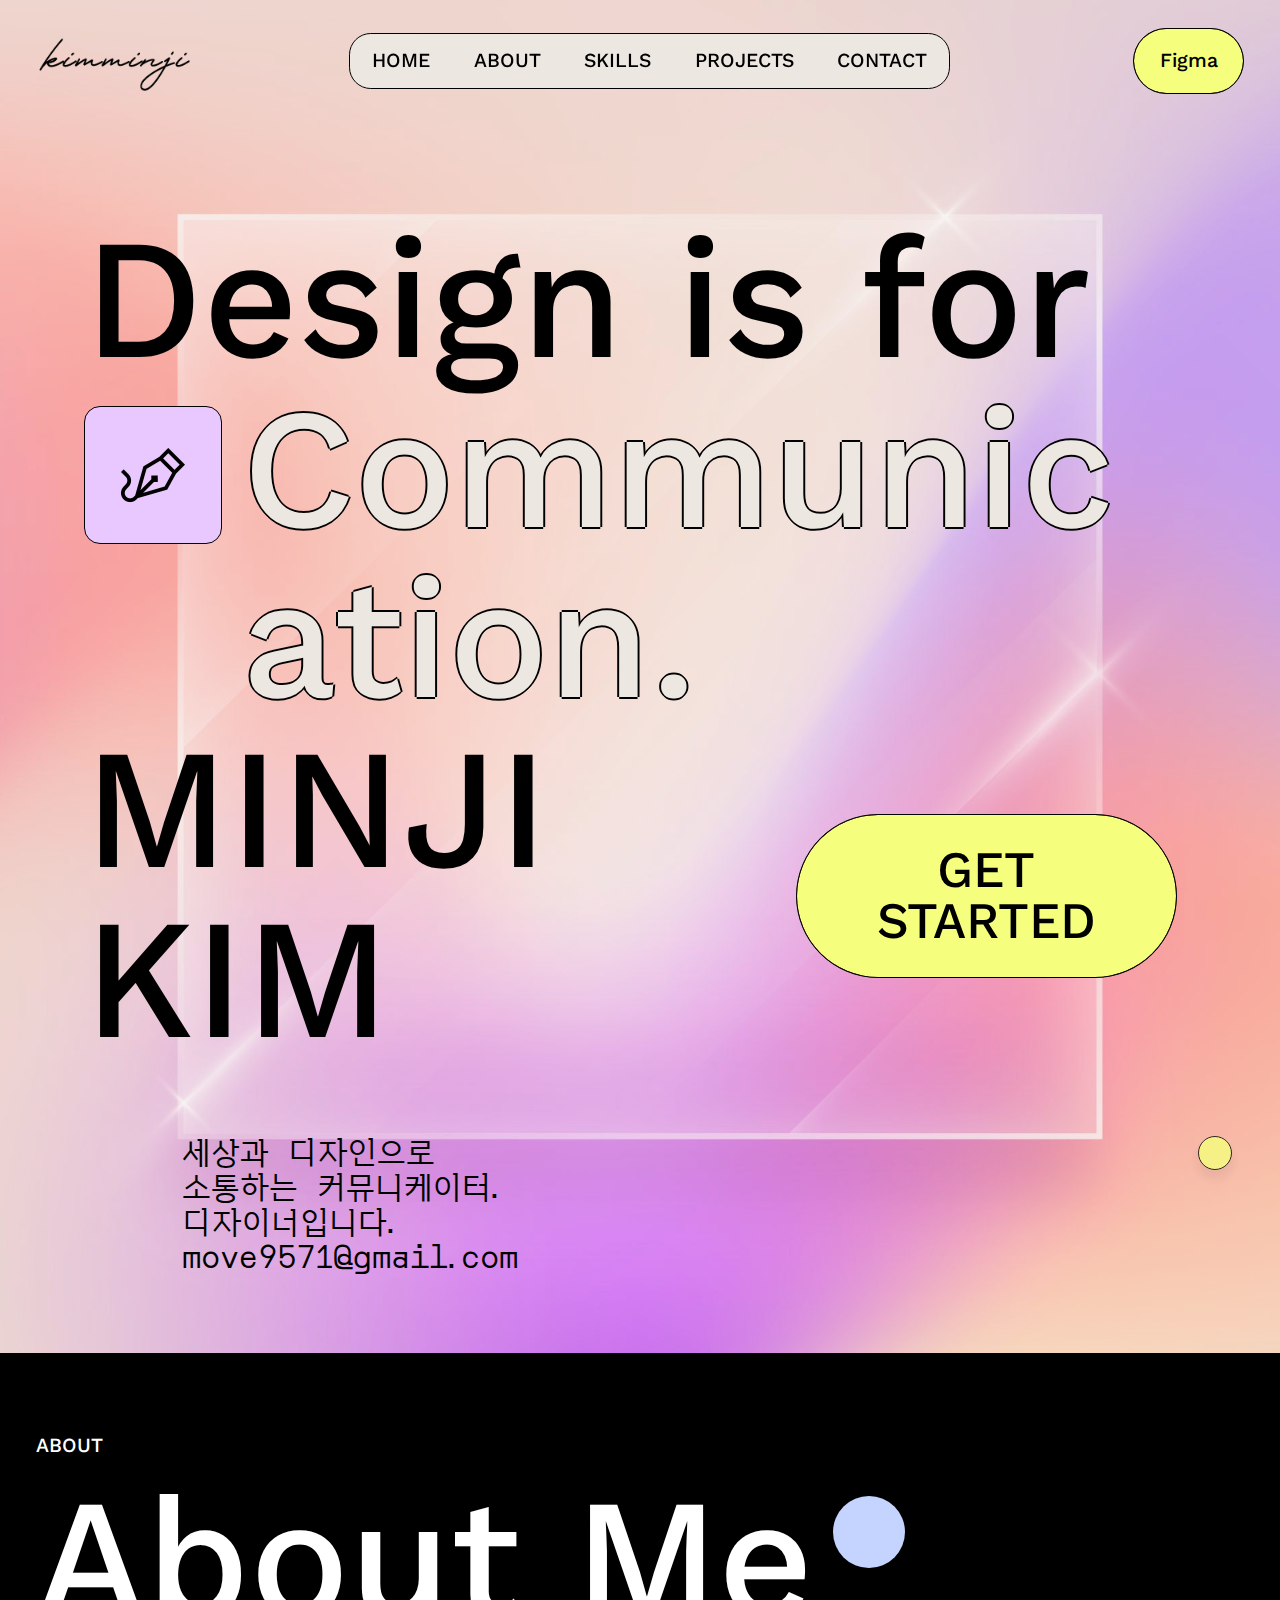
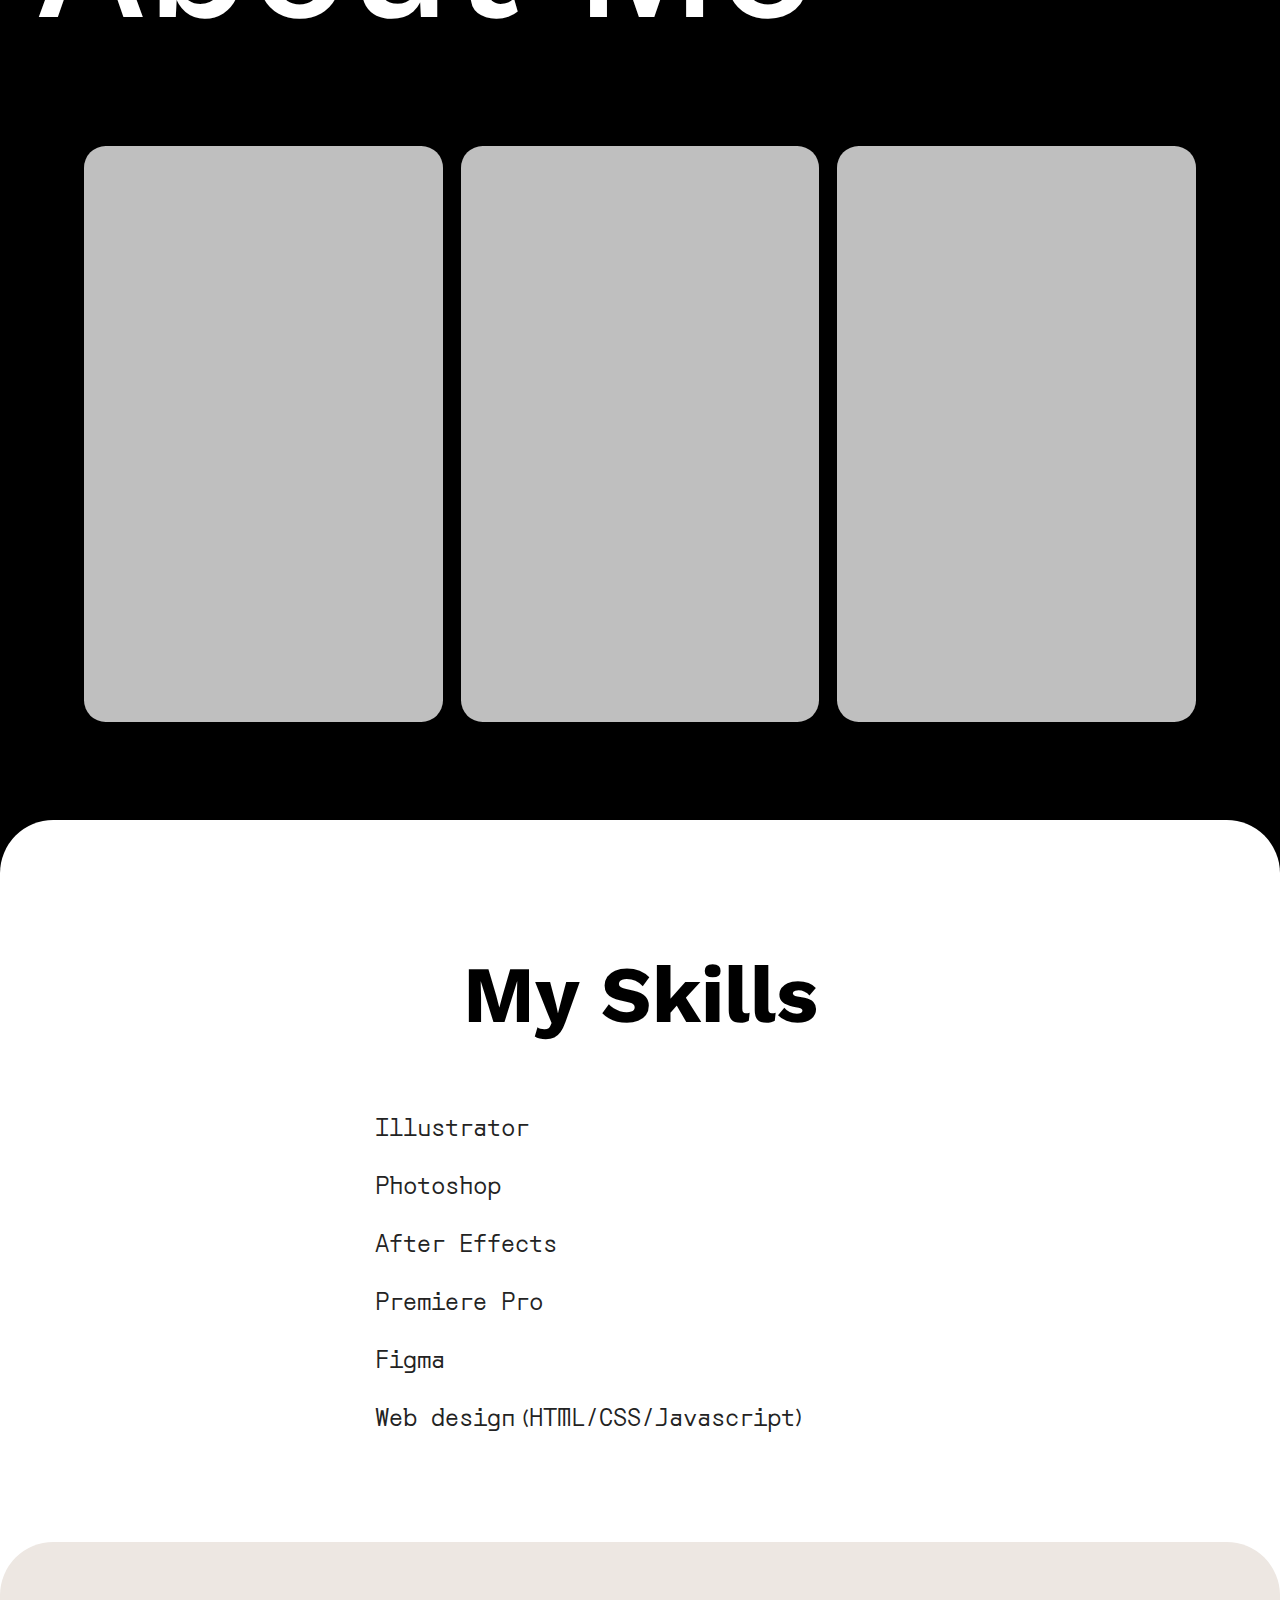
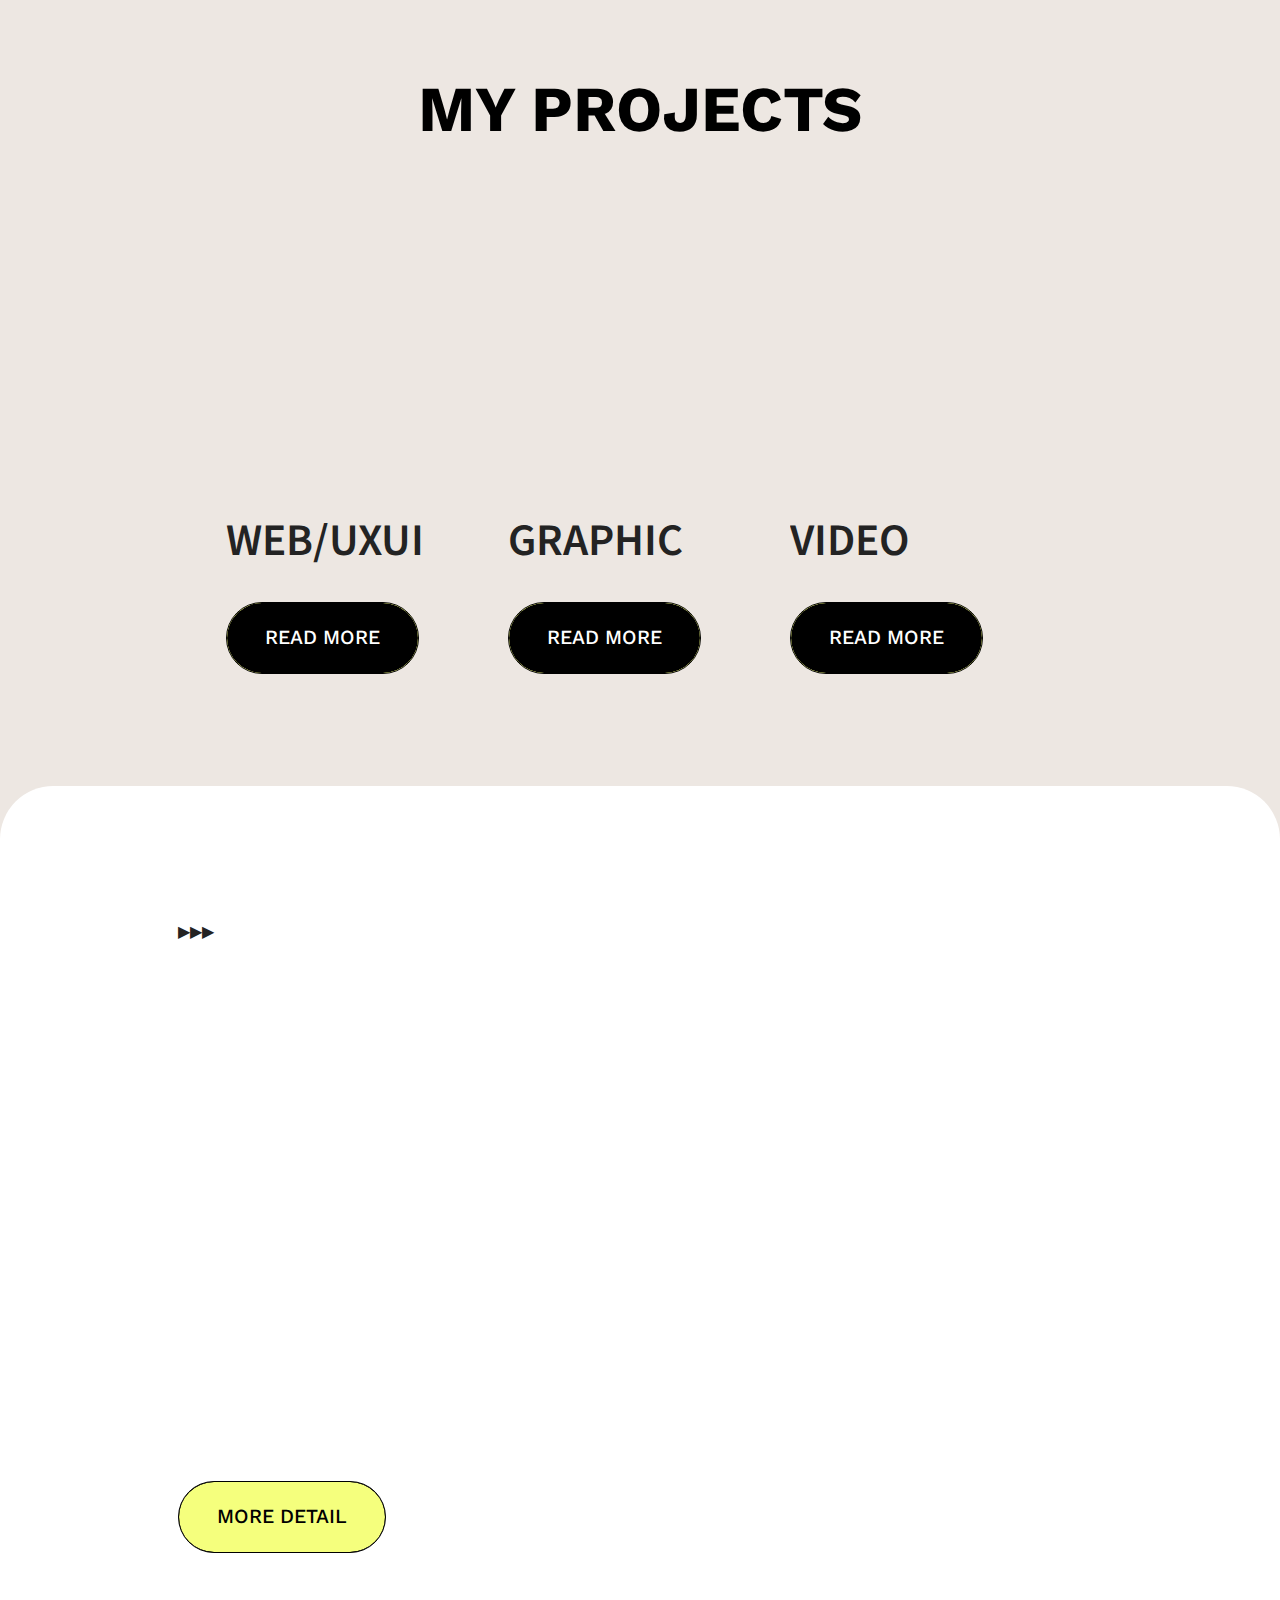
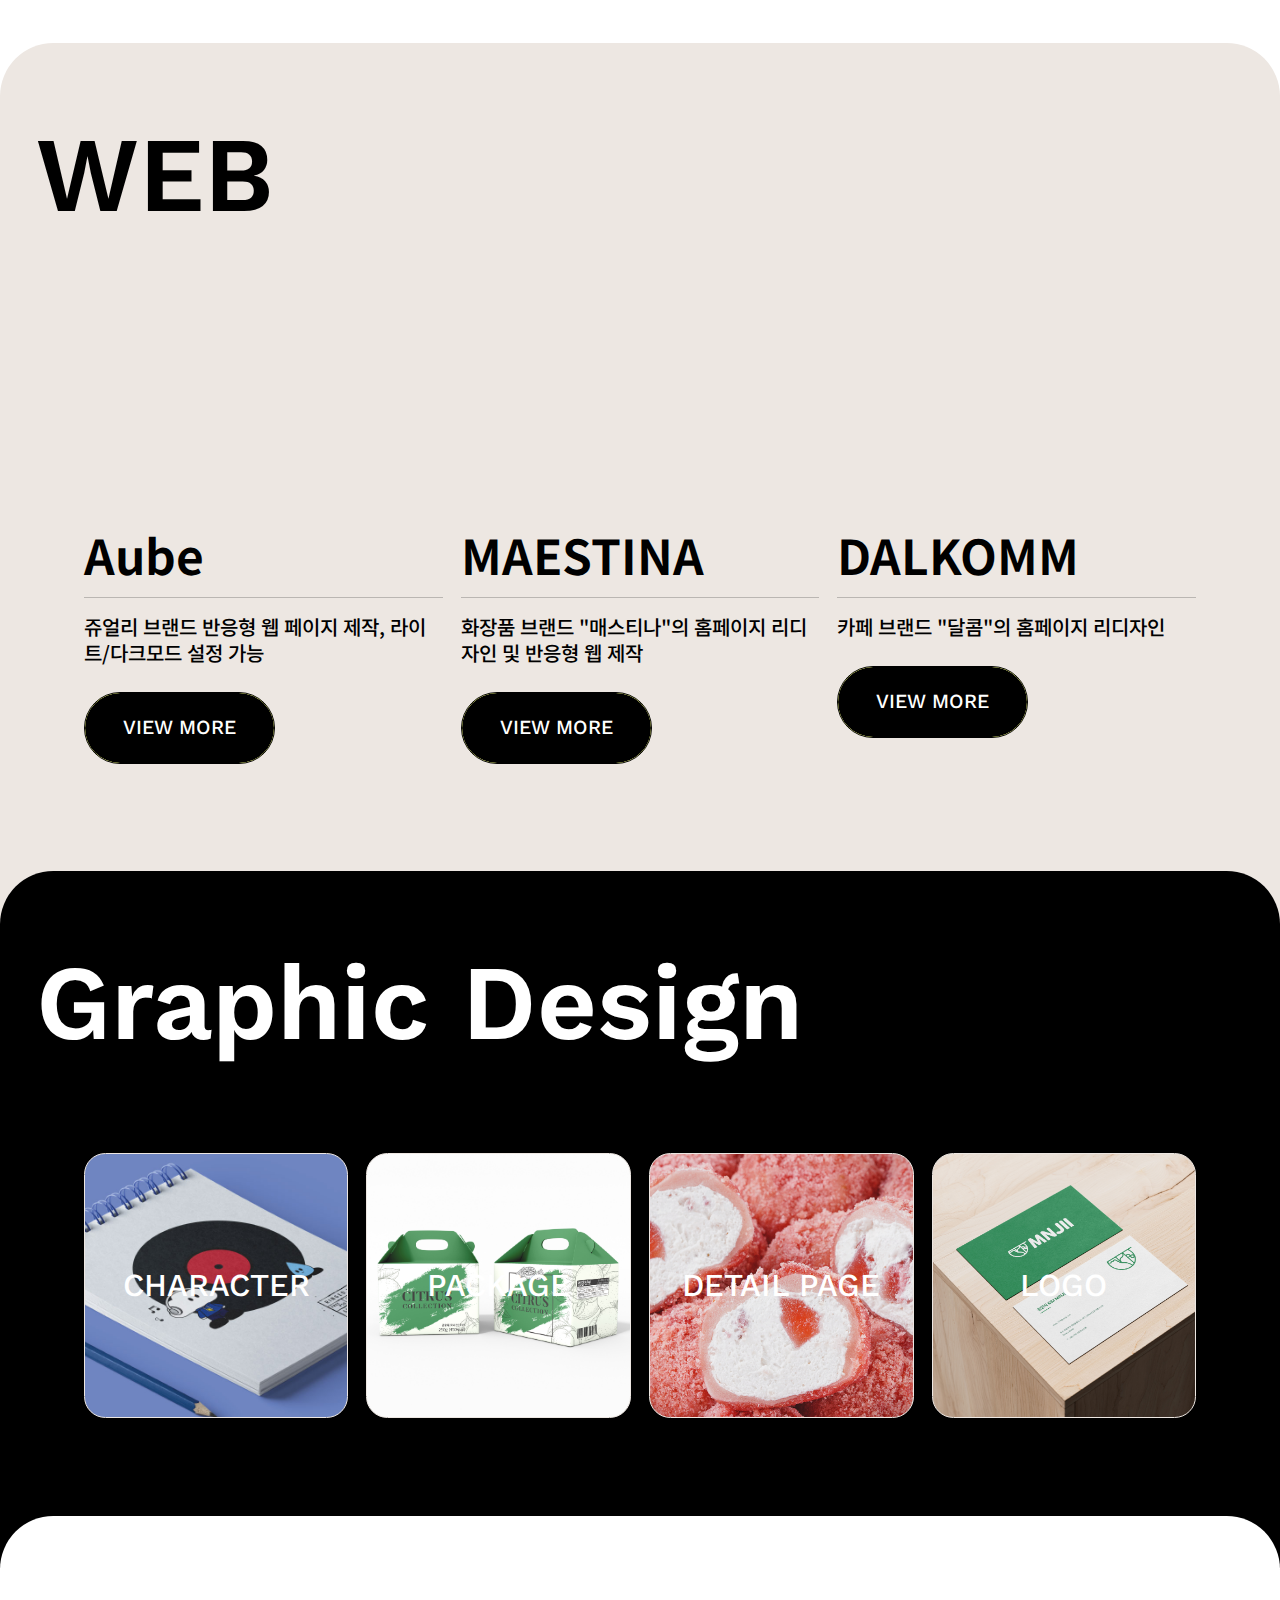
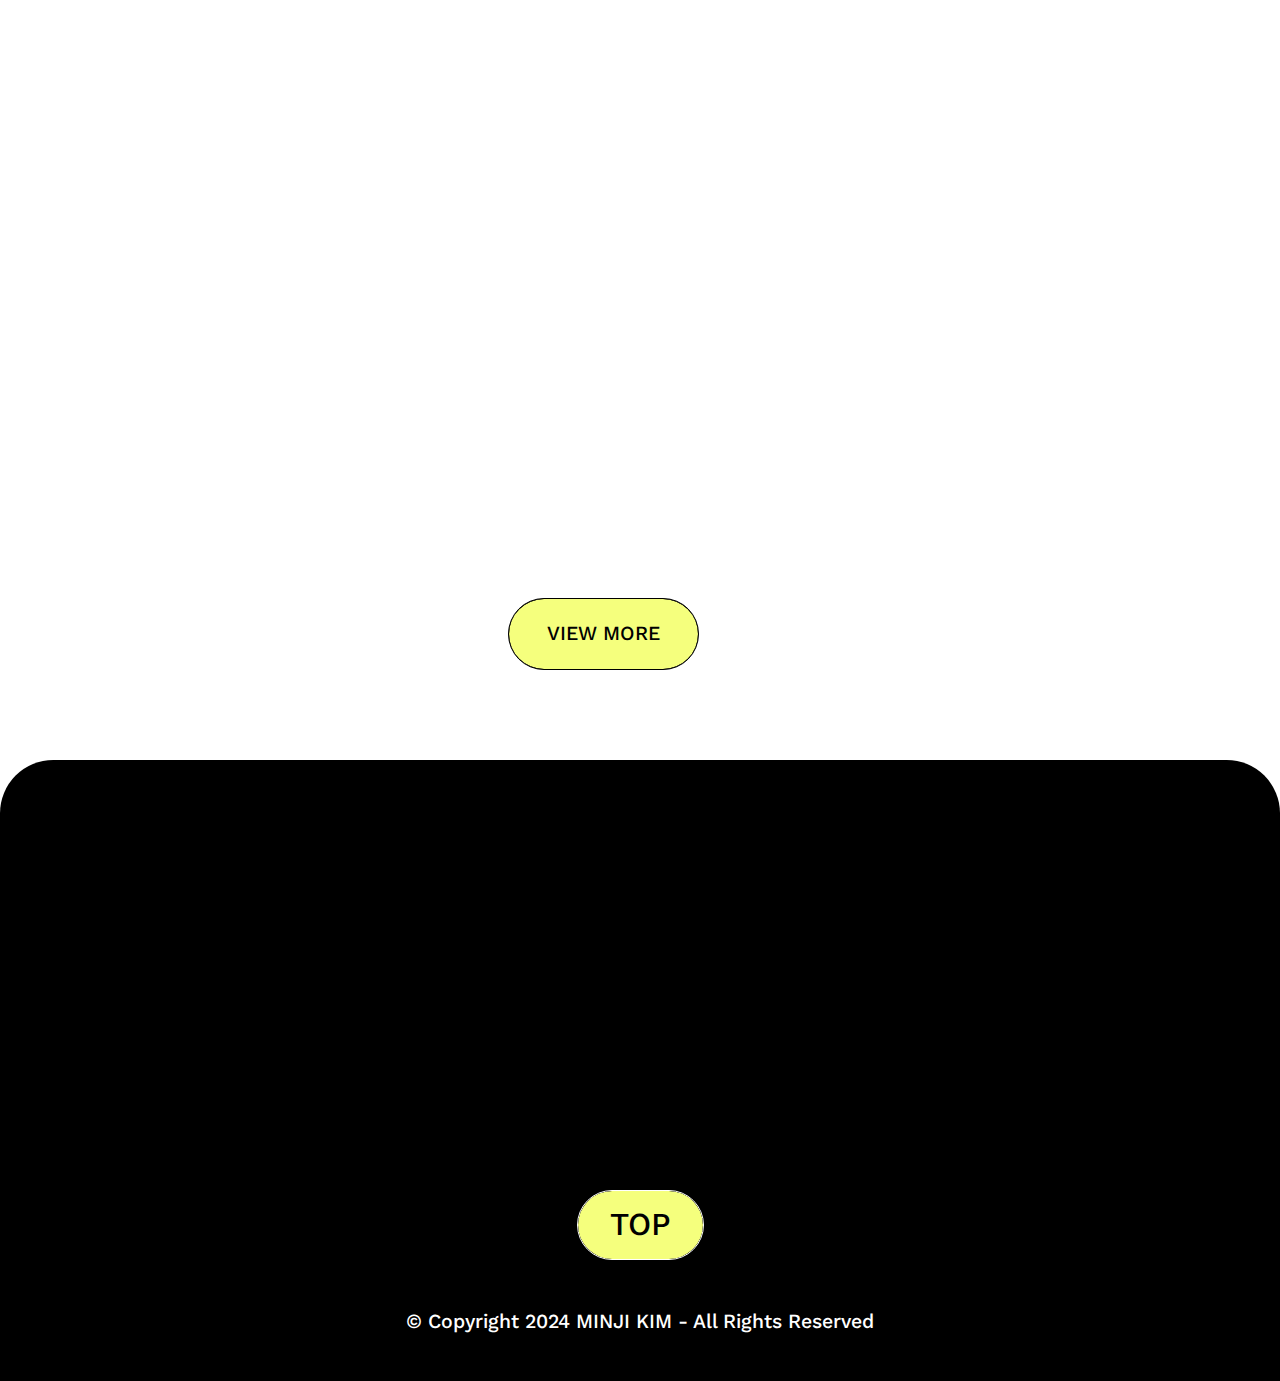
==== commit 261388ae: "scroll" ====
--- a/index.html
+++ b/index.html
@@ -50,6 +50,11 @@
 </head>
 
 <body>
+
+    <!--============== SCROLL UP ==============-->
+    <a href="#" class="scrollup" id="scroll-up">
+        <i class='ri-arrow-up-line scrollup__icon'></i>
+    </a>
 
     <section data-bs-version="5.1" class="menu menu1 cid-tlJAZUAvfS" once="menu" id="navbar">
 
